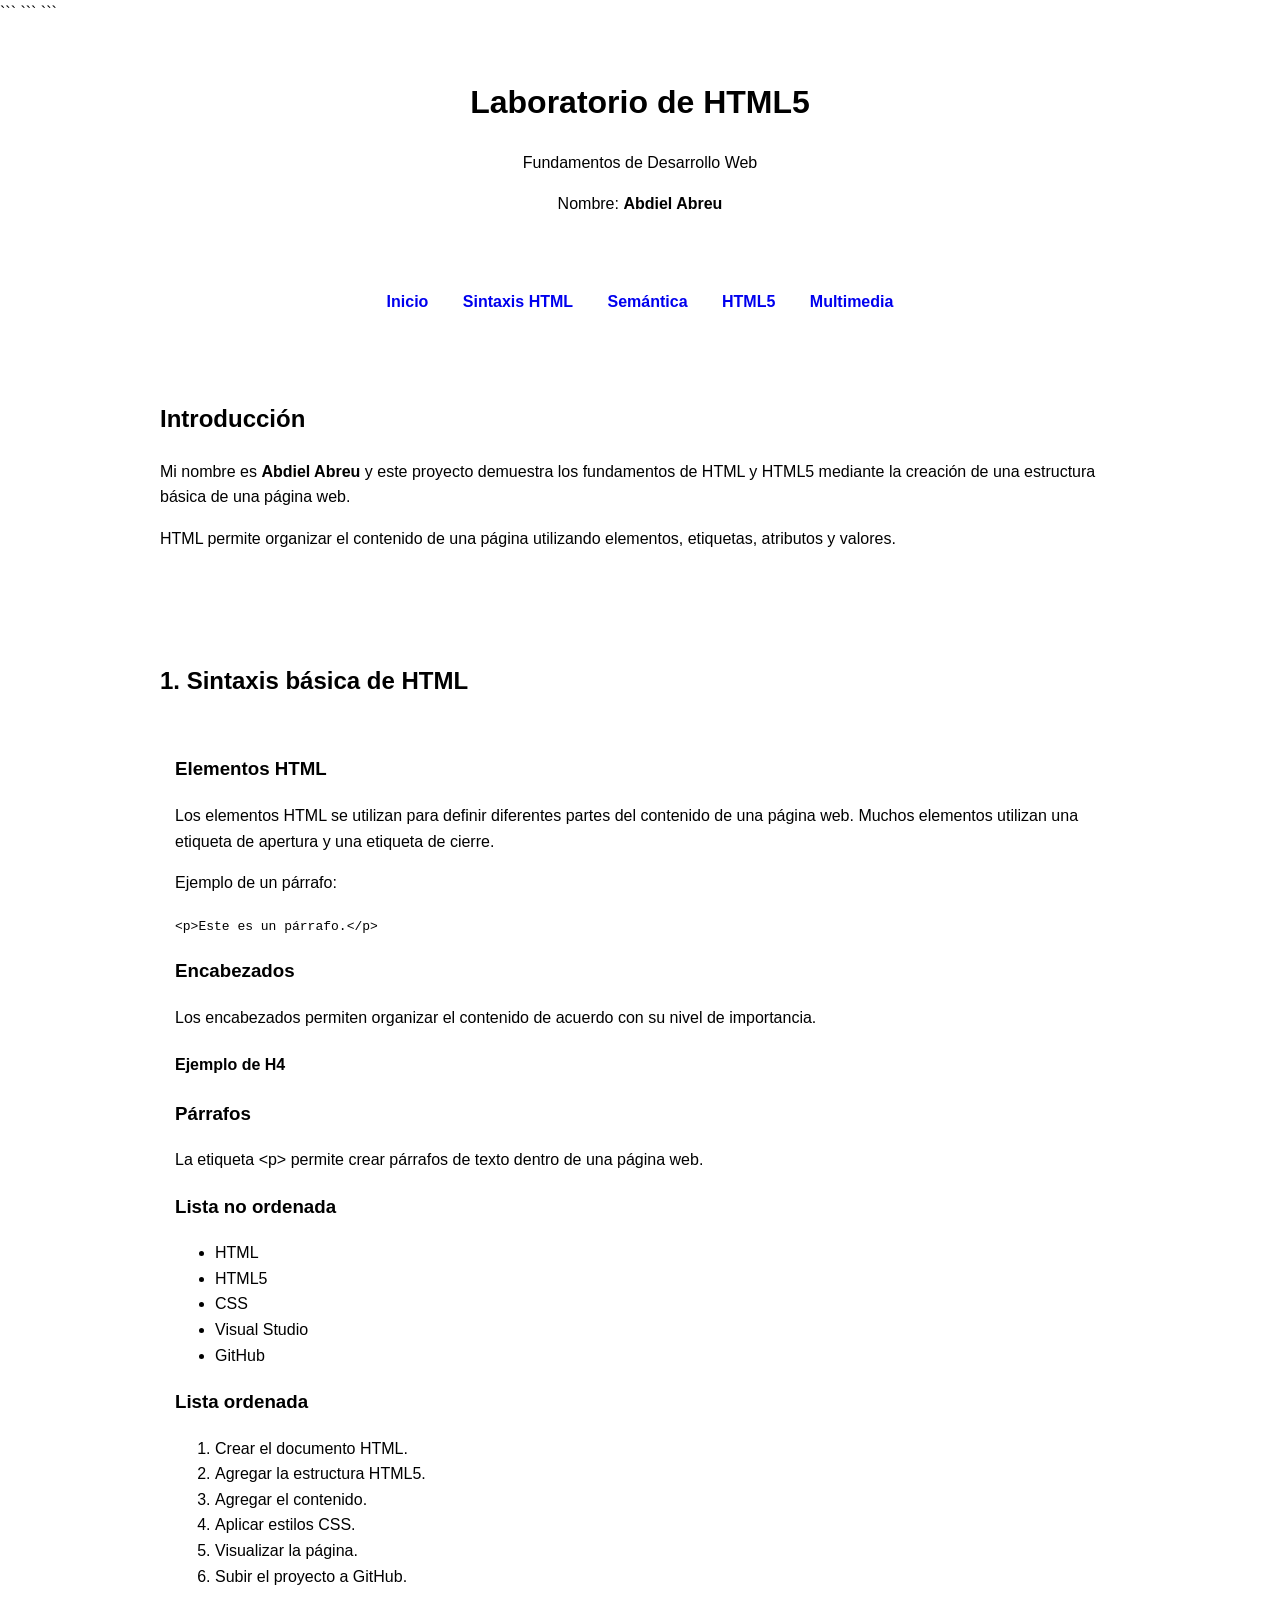
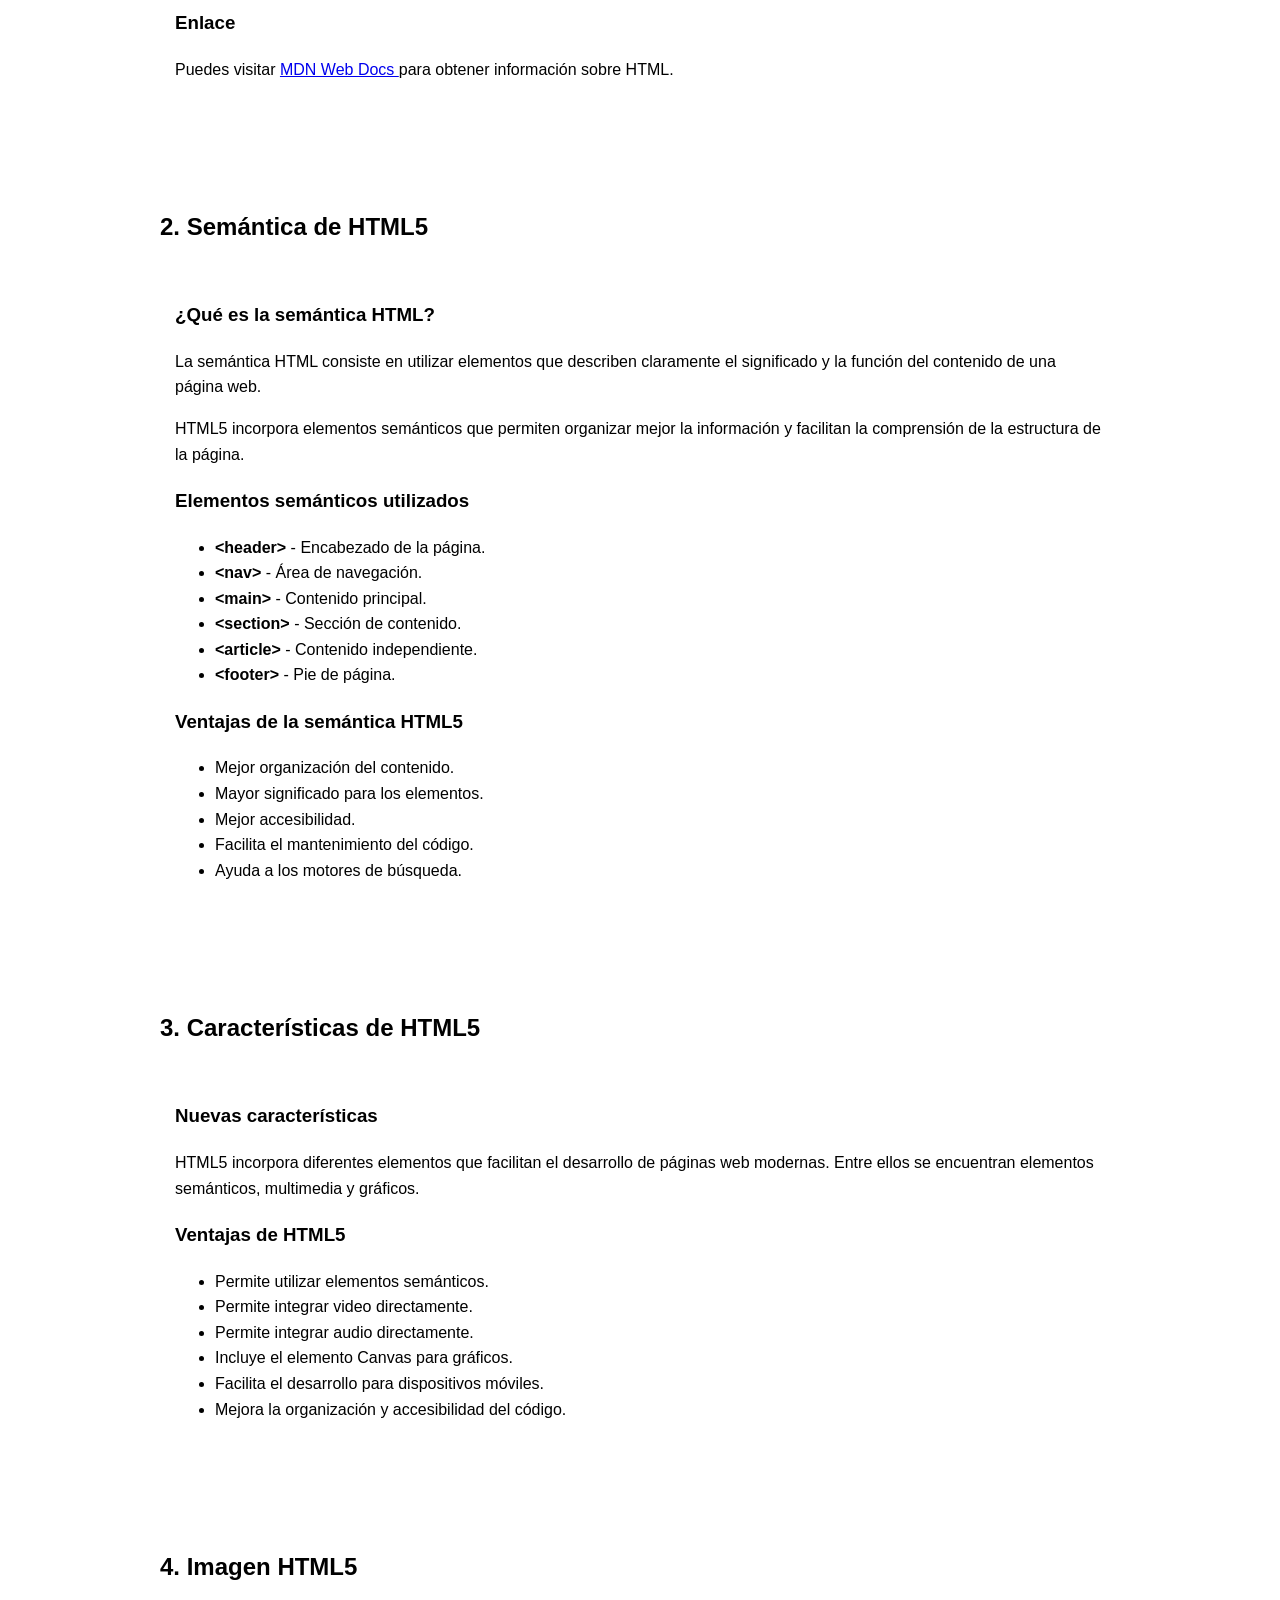
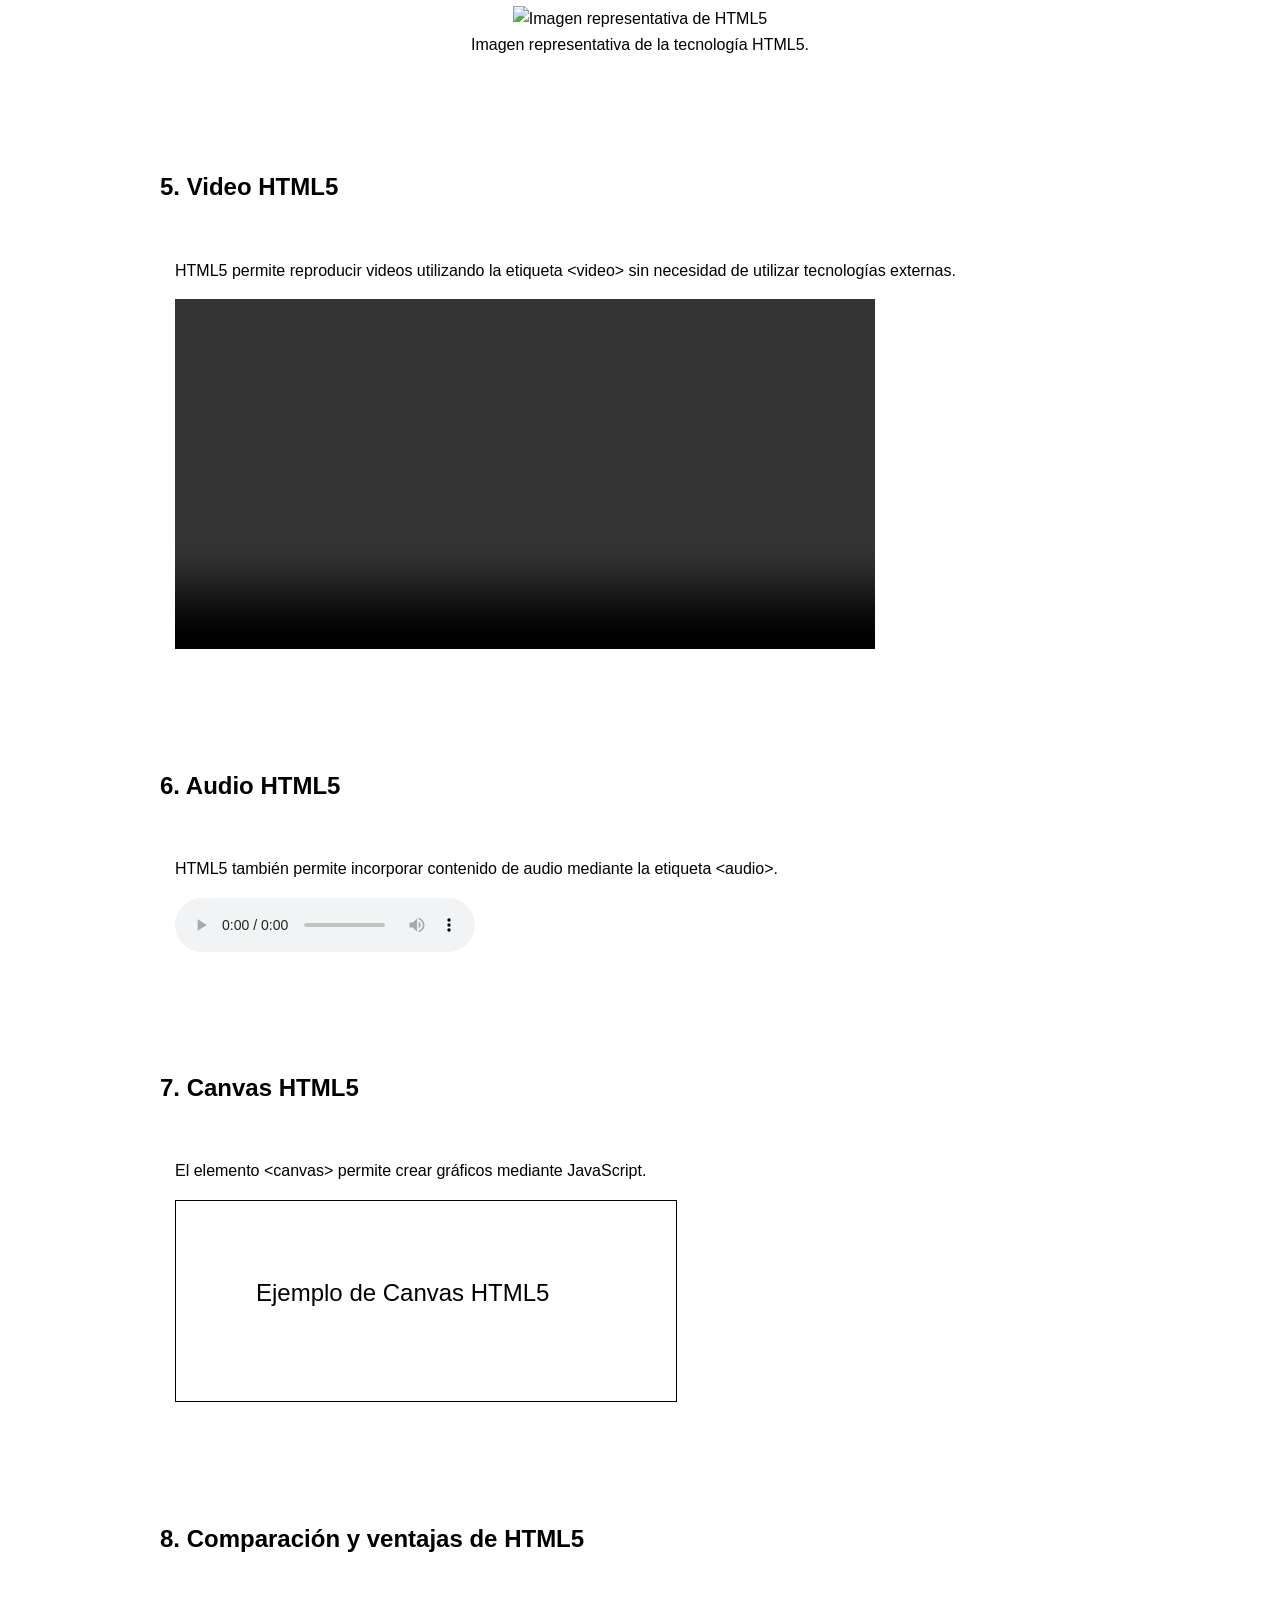
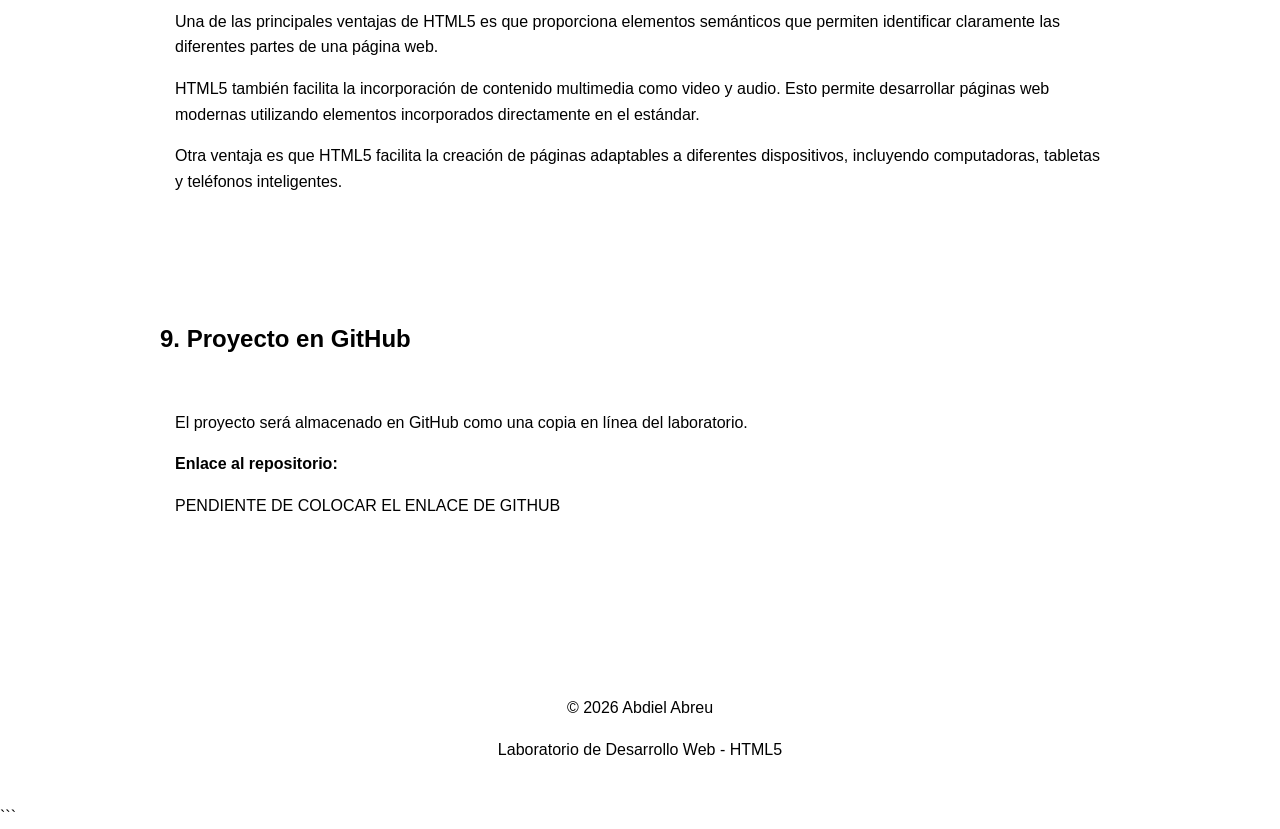
==== index.html @ 6c52ea08 "Add files via upload" ====
<!DOCTYPE html>

<html lang="es">

<head>
    <meta charset="UTF-8">

```
<!--
    HTML5: permite definir la codificación de caracteres.
-->

<meta name="viewport" content="width=device-width, initial-scale=1.0">

<!--
    HTML5: viewport para adaptar la página a computadoras,
    tabletas y teléfonos.
-->

<meta name="description"
      content="Laboratorio de HTML5 realizado por Abdiel Abreu">

<title>Laboratorio HTML5 - Abdiel Abreu</title>

<!-- Archivo de estilos CSS -->
<link rel="stylesheet" href="styles.css">
```

</head>

<body>

```
<!-- =====================================================
     HEADER
     Elemento semántico HTML5 utilizado para el encabezado.
     ===================================================== -->

<header>

    <h1>Laboratorio de HTML5</h1>

    <p>
        Fundamentos de Desarrollo Web
    </p>

    <p>
        Nombre: <strong>Abdiel Abreu</strong>
    </p>

</header>


<!-- =====================================================
     NAV
     Elemento semántico HTML5 utilizado para la navegación.
     ===================================================== -->

<nav>

    <ul>

        <li>
            <a href="#inicio">Inicio</a>
        </li>

        <li>
            <a href="#sintaxis">Sintaxis HTML</a>
        </li>

        <li>
            <a href="#semantica">Semántica</a>
        </li>

        <li>
            <a href="#html5">HTML5</a>
        </li>

        <li>
            <a href="#multimedia">Multimedia</a>
        </li>

    </ul>

</nav>


<!-- =====================================================
     MAIN
     Elemento semántico HTML5 que contiene el contenido
     principal de la página.
     ===================================================== -->

<main>


    <!-- =================================================
         INTRODUCCIÓN
         ================================================= -->

    <section id="inicio">

        <h2>Introducción</h2>

        <p>
            Mi nombre es <strong>Abdiel Abreu</strong> y este
            proyecto demuestra los fundamentos de HTML y HTML5
            mediante la creación de una estructura básica de
            una página web.
        </p>

        <p>
            HTML permite organizar el contenido de una página
            utilizando elementos, etiquetas, atributos y valores.
        </p>

    </section>


    <!-- =================================================
         1. SINTAXIS DE HTML
         ================================================= -->

    <section id="sintaxis">

        <h2>1. Sintaxis básica de HTML</h2>

        <article>

            <h3>Elementos HTML</h3>

            <p>
                Los elementos HTML se utilizan para definir
                diferentes partes del contenido de una página web.
                Muchos elementos utilizan una etiqueta de apertura
                y una etiqueta de cierre.
            </p>

            <p>
                Ejemplo de un párrafo:
            </p>

            <p>
                <code>&lt;p&gt;Este es un párrafo.&lt;/p&gt;</code>
            </p>


            <h3>Encabezados</h3>

            <p>
                Los encabezados permiten organizar el contenido
                de acuerdo con su nivel de importancia.
            </p>

            <h4>Ejemplo de H4</h4>


            <h3>Párrafos</h3>

            <p>
                La etiqueta &lt;p&gt; permite crear párrafos
                de texto dentro de una página web.
            </p>


            <h3>Lista no ordenada</h3>

            <ul>

                <li>HTML</li>
                <li>HTML5</li>
                <li>CSS</li>
                <li>Visual Studio</li>
                <li>GitHub</li>

            </ul>


            <h3>Lista ordenada</h3>

            <ol>

                <li>Crear el documento HTML.</li>
                <li>Agregar la estructura HTML5.</li>
                <li>Agregar el contenido.</li>
                <li>Aplicar estilos CSS.</li>
                <li>Visualizar la página.</li>
                <li>Subir el proyecto a GitHub.</li>

            </ol>


            <h3>Enlace</h3>

            <p>

                Puedes visitar
                <a href="https://developer.mozilla.org/es/docs/Web/HTML"
                   target="_blank">
                    MDN Web Docs
                </a>
                para obtener información sobre HTML.

            </p>

        </article>

    </section>


    <!-- =================================================
         2. SEMÁNTICA DE HTML5
         ================================================= -->

    <section id="semantica">

        <h2>2. Semántica de HTML5</h2>

        <article>

            <h3>¿Qué es la semántica HTML?</h3>

            <p>
                La semántica HTML consiste en utilizar elementos
                que describen claramente el significado y la
                función del contenido de una página web.
            </p>

            <p>
                HTML5 incorpora elementos semánticos que permiten
                organizar mejor la información y facilitan la
                comprensión de la estructura de la página.
            </p>


            <h3>Elementos semánticos utilizados</h3>

            <ul>

                <li>
                    <strong>&lt;header&gt;</strong> -
                    Encabezado de la página.
                </li>

                <li>
                    <strong>&lt;nav&gt;</strong> -
                    Área de navegación.
                </li>

                <li>
                    <strong>&lt;main&gt;</strong> -
                    Contenido principal.
                </li>

                <li>
                    <strong>&lt;section&gt;</strong> -
                    Sección de contenido.
                </li>

                <li>
                    <strong>&lt;article&gt;</strong> -
                    Contenido independiente.
                </li>

                <li>
                    <strong>&lt;footer&gt;</strong> -
                    Pie de página.
                </li>

            </ul>


            <h3>Ventajas de la semántica HTML5</h3>

            <ul>

                <li>Mejor organización del contenido.</li>

                <li>Mayor significado para los elementos.</li>

                <li>Mejor accesibilidad.</li>

                <li>Facilita el mantenimiento del código.</li>

                <li>Ayuda a los motores de búsqueda.</li>

            </ul>

        </article>

    </section>


    <!-- =================================================
         3. HTML5
         ================================================= -->

    <section id="html5">

        <h2>3. Características de HTML5</h2>

        <article>

            <h3>Nuevas características</h3>

            <p>
                HTML5 incorpora diferentes elementos que facilitan
                el desarrollo de páginas web modernas. Entre ellos
                se encuentran elementos semánticos, multimedia y
                gráficos.
            </p>


            <h3>Ventajas de HTML5</h3>

            <ul>

                <li>
                    Permite utilizar elementos semánticos.
                </li>

                <li>
                    Permite integrar video directamente.
                </li>

                <li>
                    Permite integrar audio directamente.
                </li>

                <li>
                    Incluye el elemento Canvas para gráficos.
                </li>

                <li>
                    Facilita el desarrollo para dispositivos móviles.
                </li>

                <li>
                    Mejora la organización y accesibilidad del código.
                </li>

            </ul>

        </article>

    </section>


    <!-- =================================================
         FIGURE Y FIGCAPTION
         ================================================= -->

    <section>

        <h2>4. Imagen HTML5</h2>

        <figure>

            <!--
                La imagen html5.jpg está en la misma carpeta
                que este archivo index.html.
            -->

            <img src="html5.jpg"
                 alt="Imagen representativa de HTML5">

            <figcaption>
                Imagen representativa de la tecnología HTML5.
            </figcaption>

        </figure>

    </section>


    <!-- =================================================
         VIDEO HTML5
         ================================================= -->

    <section id="multimedia">

        <h2>5. Video HTML5</h2>

        <article>

            <p>
                HTML5 permite reproducir videos utilizando
                la etiqueta &lt;video&gt; sin necesidad de
                utilizar tecnologías externas.
            </p>


            <!--
                El archivo "laboratorio 2.mp4" está en la misma
                carpeta que index.html.

                IMPORTANTE:
                El nombre incluye un espacio entre laboratorio y 2.
            -->

            <video controls width="700">

                <source src="laboratorio 2.mp4"
                        type="video/mp4">

                Tu navegador no permite reproducir este video.

            </video>

        </article>

    </section>


    <!-- =================================================
         AUDIO HTML5
         ================================================= -->

    <section>

        <h2>6. Audio HTML5</h2>

        <article>

            <p>
                HTML5 también permite incorporar contenido de
                audio mediante la etiqueta &lt;audio&gt;.
            </p>

            <!--
                Si no tienes un archivo audio.mp3 todavía,
                puedes dejar esta sección mientras completas
                el laboratorio.
            -->

            <audio controls>

                <source src="audio.mp3"
                        type="audio/mpeg">

                Tu navegador no permite reproducir este audio.

            </audio>

        </article>

    </section>


    <!-- =================================================
         CANVAS HTML5
         ================================================= -->

    <section>

        <h2>7. Canvas HTML5</h2>

        <article>

            <p>
                El elemento &lt;canvas&gt; permite crear gráficos
                mediante JavaScript.
            </p>


            <canvas id="miCanvas"
                    width="500"
                    height="200">

                Tu navegador no soporta Canvas.

            </canvas>

        </article>

    </section>


    <!-- =================================================
         COMPARACIÓN DE HTML Y HTML5
         ================================================= -->

    <section>

        <h2>8. Comparación y ventajas de HTML5</h2>

        <article>

            <p>
                Una de las principales ventajas de HTML5 es que
                proporciona elementos semánticos que permiten
                identificar claramente las diferentes partes de
                una página web.
            </p>

            <p>
                HTML5 también facilita la incorporación de
                contenido multimedia como video y audio.
                Esto permite desarrollar páginas web modernas
                utilizando elementos incorporados directamente
                en el estándar.
            </p>

            <p>
                Otra ventaja es que HTML5 facilita la creación
                de páginas adaptables a diferentes dispositivos,
                incluyendo computadoras, tabletas y teléfonos
                inteligentes.
            </p>

        </article>

    </section>


    <!-- =================================================
         GITHUB
         ================================================= -->

    <section>

        <h2>9. Proyecto en GitHub</h2>

        <article>

            <p>
                El proyecto será almacenado en GitHub como una
                copia en línea del laboratorio.
            </p>

            <p>
                <strong>Enlace al repositorio:</strong>
            </p>

            <p>
                PENDIENTE DE COLOCAR EL ENLACE DE GITHUB
            </p>

        </article>

    </section>

</main>


<!-- =====================================================
     FOOTER
     Elemento semántico HTML5 utilizado para el pie de página.
     ===================================================== -->

<footer>

    <p>
        &copy; 2026 Abdiel Abreu
    </p>

    <p>
        Laboratorio de Desarrollo Web - HTML5
    </p>

</footer>


<!-- =====================================================
     JAVASCRIPT PARA CANVAS
     ===================================================== -->

<script>

    const canvas = document.getElementById("miCanvas");

    const contexto = canvas.getContext("2d");

    contexto.font = "24px Arial";

    contexto.fillText(
        "Ejemplo de Canvas HTML5",
        80,
        100
    );

</script>
```

</body>

</html>
---- styles.css ----
/* =====================================================
   ESTILOS DEL LABORATORIO HTML5
   Autor: Abdiel Abreu
   ===================================================== */

/* Configuración general */
body {
    font-family: Arial, sans-serif;
    margin: 0;
    line-height: 1.6;
}

/* Encabezado */
header {
    padding: 30px;
    text-align: center;
}

/* Navegación */
nav {
    padding: 10px;
}

nav ul {
    list-style: none;
    padding: 0;
    text-align: center;
}

nav li {
    display: inline;
    margin: 0 15px;
}

nav a {
    text-decoration: none;
    font-weight: bold;
}

/* Contenido principal */
main {
    max-width: 1000px;
    margin: auto;
    padding: 20px;
}

/* Secciones */
section {
    margin-bottom: 35px;
    padding: 20px;
}

/* Artículos */
article {
    padding: 15px;
}

/* Imágenes */
figure {
    text-align: center;
}

figure img {
    max-width: 100%;
    width: 500px;
}

/* Canvas */
canvas {
    border: 1px solid black;
}

/* Pie de página */
footer {
    text-align: center;
    padding: 25px;
    margin-top: 30px;
}

/* Adaptación para dispositivos móviles */
@media (max-width: 600px) {

    nav li {
        display: block;
        margin: 10px;
    }

    main {
        padding: 10px;
    }

    video {
        max-width: 100%;
    }

}
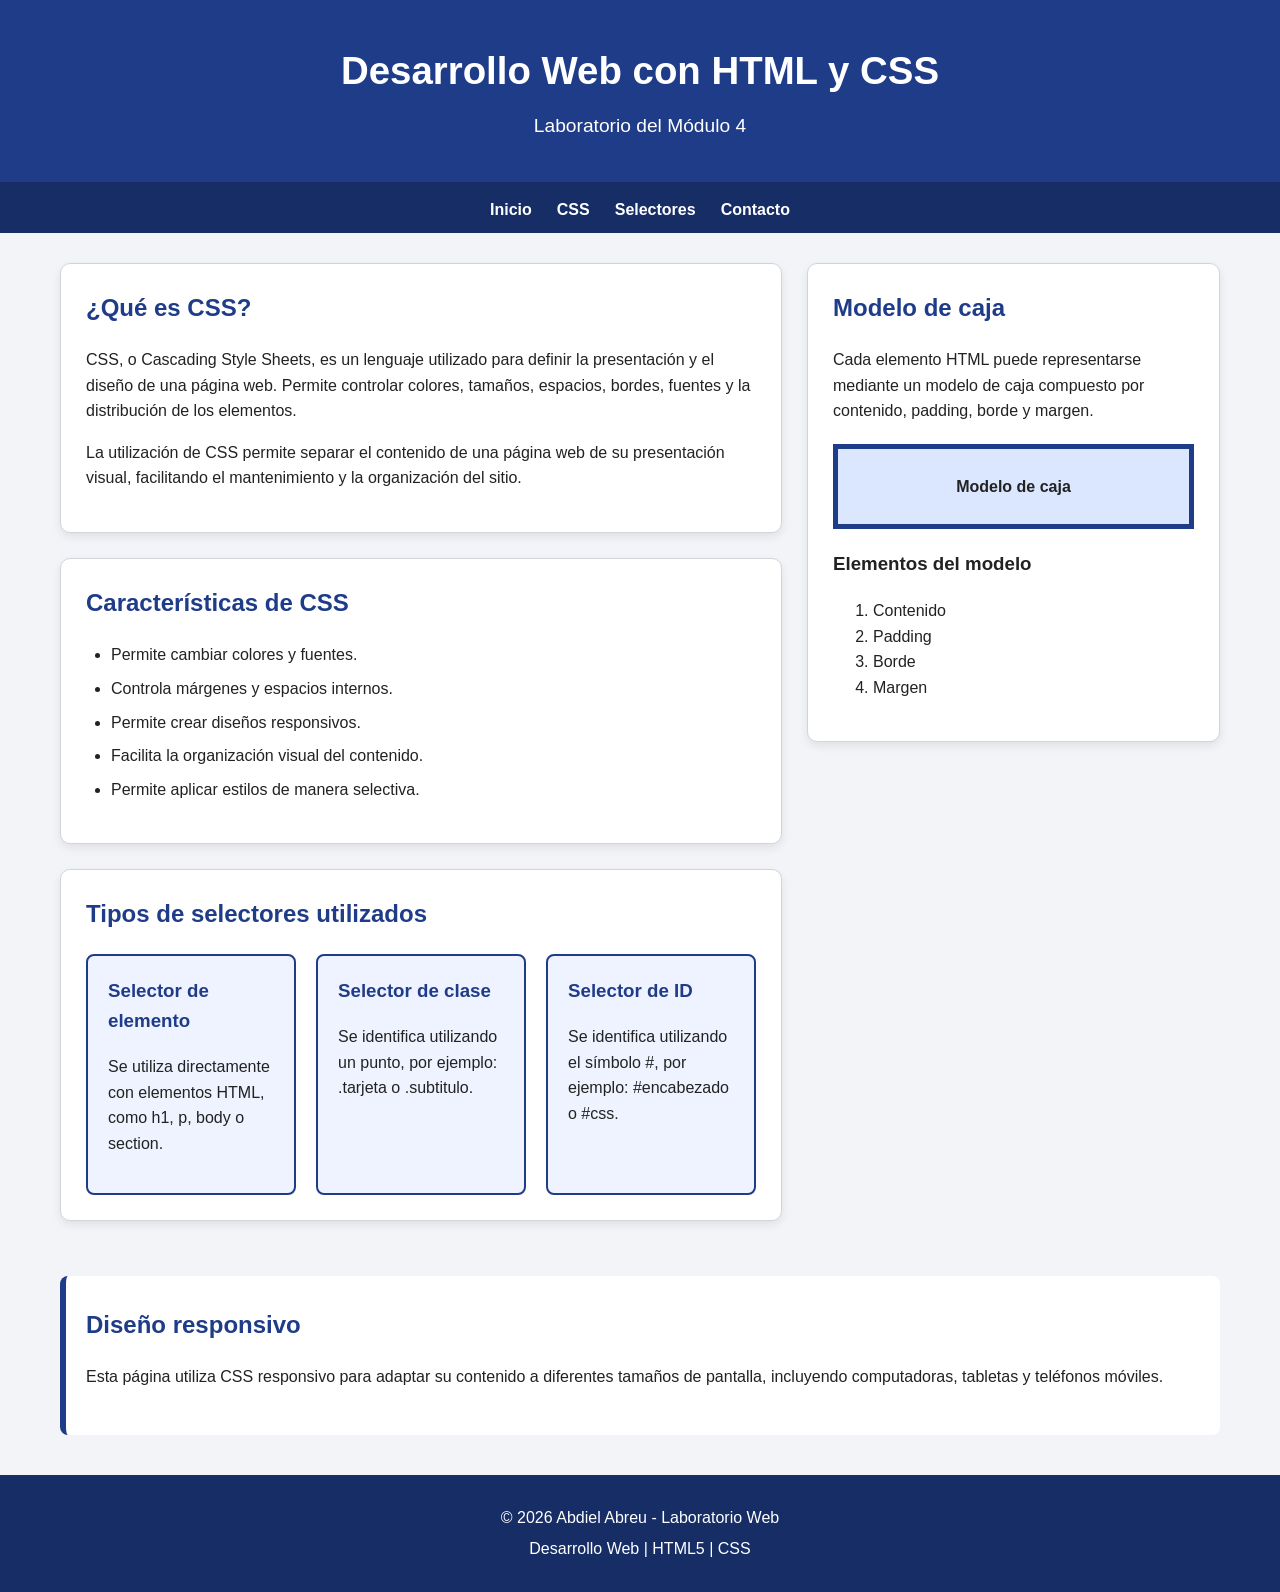
==== commit 282269a3: "Add files via upload" ====
--- a/index.html
+++ b/index.html
@@ -1,587 +1,225 @@
 <!DOCTYPE html>
-
 <html lang="es">
 
 <head>
     <meta charset="UTF-8">
-
-```
-<!--
-    HTML5: permite definir la codificación de caracteres.
--->
-
-<meta name="viewport" content="width=device-width, initial-scale=1.0">
-
-<!--
-    HTML5: viewport para adaptar la página a computadoras,
-    tabletas y teléfonos.
--->
-
-<meta name="description"
-      content="Laboratorio de HTML5 realizado por Abdiel Abreu">
-
-<title>Laboratorio HTML5 - Abdiel Abreu</title>
-
-<!-- Archivo de estilos CSS -->
-<link rel="stylesheet" href="styles.css">
-```
-
+    <meta name="viewport" content="width=device-width, initial-scale=1.0">
+
+    <meta name="description" content="Laboratorio Web del Módulo 4">
+
+    <title>Laboratorio Web - Módulo 4</title>
+
+    <link rel="stylesheet" href="estilos.css">
 </head>
 
 <body>
 
-```
-<!-- =====================================================
-     HEADER
-     Elemento semántico HTML5 utilizado para el encabezado.
-     ===================================================== -->
-
-<header>
-
-    <h1>Laboratorio de HTML5</h1>
-
-    <p>
-        Fundamentos de Desarrollo Web
-    </p>
-
-    <p>
-        Nombre: <strong>Abdiel Abreu</strong>
-    </p>
-
-</header>
-
-
-<!-- =====================================================
-     NAV
-     Elemento semántico HTML5 utilizado para la navegación.
-     ===================================================== -->
-
-<nav>
-
-    <ul>
-
-        <li>
-            <a href="#inicio">Inicio</a>
-        </li>
-
-        <li>
-            <a href="#sintaxis">Sintaxis HTML</a>
-        </li>
-
-        <li>
-            <a href="#semantica">Semántica</a>
-        </li>
-
-        <li>
-            <a href="#html5">HTML5</a>
-        </li>
-
-        <li>
-            <a href="#multimedia">Multimedia</a>
-        </li>
-
-    </ul>
-
-</nav>
-
-
-<!-- =====================================================
-     MAIN
-     Elemento semántico HTML5 que contiene el contenido
-     principal de la página.
-     ===================================================== -->
-
-<main>
-
-
-    <!-- =================================================
-         INTRODUCCIÓN
-         ================================================= -->
-
-    <section id="inicio">
-
-        <h2>Introducción</h2>
+    <header id="encabezado">
+
+        <h1>Desarrollo Web con HTML y CSS</h1>
+
+        <p class="subtitulo">
+            Laboratorio del Módulo 4
+        </p>
+
+    </header>
+
+
+    <nav class="menu">
+
+        <ul>
+
+            <li>
+                <a href="#inicio">Inicio</a>
+            </li>
+
+            <li>
+                <a href="#css">CSS</a>
+            </li>
+
+            <li>
+                <a href="#selectores">Selectores</a>
+            </li>
+
+            <li>
+                <a href="#contacto">Contacto</a>
+            </li>
+
+        </ul>
+
+    </nav>
+
+
+    <main id="inicio">
+
+        <section class="contenido-principal">
+
+
+            <article class="tarjeta">
+
+                <h2>¿Qué es CSS?</h2>
+
+                <p>
+                    CSS, o Cascading Style Sheets, es un lenguaje utilizado
+                    para definir la presentación y el diseño de una página web.
+                    Permite controlar colores, tamaños, espacios, bordes,
+                    fuentes y la distribución de los elementos.
+                </p>
+
+                <p>
+                    La utilización de CSS permite separar el contenido de una
+                    página web de su presentación visual, facilitando el
+                    mantenimiento y la organización del sitio.
+                </p>
+
+            </article>
+
+
+            <article class="tarjeta" id="css">
+
+                <h2>Características de CSS</h2>
+
+                <ul class="lista-caracteristicas">
+
+                    <li>
+                        Permite cambiar colores y fuentes.
+                    </li>
+
+                    <li>
+                        Controla márgenes y espacios internos.
+                    </li>
+
+                    <li>
+                        Permite crear diseños responsivos.
+                    </li>
+
+                    <li>
+                        Facilita la organización visual del contenido.
+                    </li>
+
+                    <li>
+                        Permite aplicar estilos de manera selectiva.
+                    </li>
+
+                </ul>
+
+            </article>
+
+
+            <article class="tarjeta" id="selectores">
+
+                <h2>Tipos de selectores utilizados</h2>
+
+                <div class="contenedor-selectores">
+
+
+                    <div class="selector">
+
+                        <h3>Selector de elemento</h3>
+
+                        <p>
+                            Se utiliza directamente con elementos HTML,
+                            como h1, p, body o section.
+                        </p>
+
+                    </div>
+
+
+                    <div class="selector">
+
+                        <h3>Selector de clase</h3>
+
+                        <p>
+                            Se identifica utilizando un punto, por ejemplo:
+                            .tarjeta o .subtitulo.
+                        </p>
+
+                    </div>
+
+
+                    <div class="selector">
+
+                        <h3>Selector de ID</h3>
+
+                        <p>
+                            Se identifica utilizando el símbolo #, por ejemplo:
+                            #encabezado o #css.
+                        </p>
+
+                    </div>
+
+
+                </div>
+
+            </article>
+
+
+        </section>
+
+
+        <aside class="barra-lateral">
+
+            <h2>Modelo de caja</h2>
+
+            <p>
+                Cada elemento HTML puede representarse mediante un modelo
+                de caja compuesto por contenido, padding, borde y margen.
+            </p>
+
+
+            <div class="caja-ejemplo">
+
+                Modelo de caja
+
+            </div>
+
+
+            <h3>Elementos del modelo</h3>
+
+            <ol>
+
+                <li>Contenido</li>
+
+                <li>Padding</li>
+
+                <li>Borde</li>
+
+                <li>Margen</li>
+
+            </ol>
+
+        </aside>
+
+
+    </main>
+
+
+    <section class="seccion-responsiva">
+
+        <h2>Diseño responsivo</h2>
 
         <p>
-            Mi nombre es <strong>Abdiel Abreu</strong> y este
-            proyecto demuestra los fundamentos de HTML y HTML5
-            mediante la creación de una estructura básica de
-            una página web.
-        </p>
+            Esta página utiliza CSS responsivo para adaptar su contenido
+            a diferentes tamaños de pantalla, incluyendo computadoras,
+            tabletas y teléfonos móviles.
+        </p>
+
+    </section>
+
+
+    <footer id="contacto">
 
         <p>
-            HTML permite organizar el contenido de una página
-            utilizando elementos, etiquetas, atributos y valores.
-        </p>
-
-    </section>
-
-
-    <!-- =================================================
-         1. SINTAXIS DE HTML
-         ================================================= -->
-
-    <section id="sintaxis">
-
-        <h2>1. Sintaxis básica de HTML</h2>
-
-        <article>
-
-            <h3>Elementos HTML</h3>
-
-            <p>
-                Los elementos HTML se utilizan para definir
-                diferentes partes del contenido de una página web.
-                Muchos elementos utilizan una etiqueta de apertura
-                y una etiqueta de cierre.
-            </p>
-
-            <p>
-                Ejemplo de un párrafo:
-            </p>
-
-            <p>
-                <code>&lt;p&gt;Este es un párrafo.&lt;/p&gt;</code>
-            </p>
-
-
-            <h3>Encabezados</h3>
-
-            <p>
-                Los encabezados permiten organizar el contenido
-                de acuerdo con su nivel de importancia.
-            </p>
-
-            <h4>Ejemplo de H4</h4>
-
-
-            <h3>Párrafos</h3>
-
-            <p>
-                La etiqueta &lt;p&gt; permite crear párrafos
-                de texto dentro de una página web.
-            </p>
-
-
-            <h3>Lista no ordenada</h3>
-
-            <ul>
-
-                <li>HTML</li>
-                <li>HTML5</li>
-                <li>CSS</li>
-                <li>Visual Studio</li>
-                <li>GitHub</li>
-
-            </ul>
-
-
-            <h3>Lista ordenada</h3>
-
-            <ol>
-
-                <li>Crear el documento HTML.</li>
-                <li>Agregar la estructura HTML5.</li>
-                <li>Agregar el contenido.</li>
-                <li>Aplicar estilos CSS.</li>
-                <li>Visualizar la página.</li>
-                <li>Subir el proyecto a GitHub.</li>
-
-            </ol>
-
-
-            <h3>Enlace</h3>
-
-            <p>
-
-                Puedes visitar
-                <a href="https://developer.mozilla.org/es/docs/Web/HTML"
-                   target="_blank">
-                    MDN Web Docs
-                </a>
-                para obtener información sobre HTML.
-
-            </p>
-
-        </article>
-
-    </section>
-
-
-    <!-- =================================================
-         2. SEMÁNTICA DE HTML5
-         ================================================= -->
-
-    <section id="semantica">
-
-        <h2>2. Semántica de HTML5</h2>
-
-        <article>
-
-            <h3>¿Qué es la semántica HTML?</h3>
-
-            <p>
-                La semántica HTML consiste en utilizar elementos
-                que describen claramente el significado y la
-                función del contenido de una página web.
-            </p>
-
-            <p>
-                HTML5 incorpora elementos semánticos que permiten
-                organizar mejor la información y facilitan la
-                comprensión de la estructura de la página.
-            </p>
-
-
-            <h3>Elementos semánticos utilizados</h3>
-
-            <ul>
-
-                <li>
-                    <strong>&lt;header&gt;</strong> -
-                    Encabezado de la página.
-                </li>
-
-                <li>
-                    <strong>&lt;nav&gt;</strong> -
-                    Área de navegación.
-                </li>
-
-                <li>
-                    <strong>&lt;main&gt;</strong> -
-                    Contenido principal.
-                </li>
-
-                <li>
-                    <strong>&lt;section&gt;</strong> -
-                    Sección de contenido.
-                </li>
-
-                <li>
-                    <strong>&lt;article&gt;</strong> -
-                    Contenido independiente.
-                </li>
-
-                <li>
-                    <strong>&lt;footer&gt;</strong> -
-                    Pie de página.
-                </li>
-
-            </ul>
-
-
-            <h3>Ventajas de la semántica HTML5</h3>
-
-            <ul>
-
-                <li>Mejor organización del contenido.</li>
-
-                <li>Mayor significado para los elementos.</li>
-
-                <li>Mejor accesibilidad.</li>
-
-                <li>Facilita el mantenimiento del código.</li>
-
-                <li>Ayuda a los motores de búsqueda.</li>
-
-            </ul>
-
-        </article>
-
-    </section>
-
-
-    <!-- =================================================
-         3. HTML5
-         ================================================= -->
-
-    <section id="html5">
-
-        <h2>3. Características de HTML5</h2>
-
-        <article>
-
-            <h3>Nuevas características</h3>
-
-            <p>
-                HTML5 incorpora diferentes elementos que facilitan
-                el desarrollo de páginas web modernas. Entre ellos
-                se encuentran elementos semánticos, multimedia y
-                gráficos.
-            </p>
-
-
-            <h3>Ventajas de HTML5</h3>
-
-            <ul>
-
-                <li>
-                    Permite utilizar elementos semánticos.
-                </li>
-
-                <li>
-                    Permite integrar video directamente.
-                </li>
-
-                <li>
-                    Permite integrar audio directamente.
-                </li>
-
-                <li>
-                    Incluye el elemento Canvas para gráficos.
-                </li>
-
-                <li>
-                    Facilita el desarrollo para dispositivos móviles.
-                </li>
-
-                <li>
-                    Mejora la organización y accesibilidad del código.
-                </li>
-
-            </ul>
-
-        </article>
-
-    </section>
-
-
-    <!-- =================================================
-         FIGURE Y FIGCAPTION
-         ================================================= -->
-
-    <section>
-
-        <h2>4. Imagen HTML5</h2>
-
-        <figure>
-
-            <!--
-                La imagen html5.jpg está en la misma carpeta
-                que este archivo index.html.
-            -->
-
-            <img src="html5.jpg"
-                 alt="Imagen representativa de HTML5">
-
-            <figcaption>
-                Imagen representativa de la tecnología HTML5.
-            </figcaption>
-
-        </figure>
-
-    </section>
-
-
-    <!-- =================================================
-         VIDEO HTML5
-         ================================================= -->
-
-    <section id="multimedia">
-
-        <h2>5. Video HTML5</h2>
-
-        <article>
-
-            <p>
-                HTML5 permite reproducir videos utilizando
-                la etiqueta &lt;video&gt; sin necesidad de
-                utilizar tecnologías externas.
-            </p>
-
-
-            <!--
-                El archivo "laboratorio 2.mp4" está en la misma
-                carpeta que index.html.
-
-                IMPORTANTE:
-                El nombre incluye un espacio entre laboratorio y 2.
-            -->
-
-            <video controls width="700">
-
-                <source src="laboratorio 2.mp4"
-                        type="video/mp4">
-
-                Tu navegador no permite reproducir este video.
-
-            </video>
-
-        </article>
-
-    </section>
-
-
-    <!-- =================================================
-         AUDIO HTML5
-         ================================================= -->
-
-    <section>
-
-        <h2>6. Audio HTML5</h2>
-
-        <article>
-
-            <p>
-                HTML5 también permite incorporar contenido de
-                audio mediante la etiqueta &lt;audio&gt;.
-            </p>
-
-            <!--
-                Si no tienes un archivo audio.mp3 todavía,
-                puedes dejar esta sección mientras completas
-                el laboratorio.
-            -->
-
-            <audio controls>
-
-                <source src="audio.mp3"
-                        type="audio/mpeg">
-
-                Tu navegador no permite reproducir este audio.
-
-            </audio>
-
-        </article>
-
-    </section>
-
-
-    <!-- =================================================
-         CANVAS HTML5
-         ================================================= -->
-
-    <section>
-
-        <h2>7. Canvas HTML5</h2>
-
-        <article>
-
-            <p>
-                El elemento &lt;canvas&gt; permite crear gráficos
-                mediante JavaScript.
-            </p>
-
-
-            <canvas id="miCanvas"
-                    width="500"
-                    height="200">
-
-                Tu navegador no soporta Canvas.
-
-            </canvas>
-
-        </article>
-
-    </section>
-
-
-    <!-- =================================================
-         COMPARACIÓN DE HTML Y HTML5
-         ================================================= -->
-
-    <section>
-
-        <h2>8. Comparación y ventajas de HTML5</h2>
-
-        <article>
-
-            <p>
-                Una de las principales ventajas de HTML5 es que
-                proporciona elementos semánticos que permiten
-                identificar claramente las diferentes partes de
-                una página web.
-            </p>
-
-            <p>
-                HTML5 también facilita la incorporación de
-                contenido multimedia como video y audio.
-                Esto permite desarrollar páginas web modernas
-                utilizando elementos incorporados directamente
-                en el estándar.
-            </p>
-
-            <p>
-                Otra ventaja es que HTML5 facilita la creación
-                de páginas adaptables a diferentes dispositivos,
-                incluyendo computadoras, tabletas y teléfonos
-                inteligentes.
-            </p>
-
-        </article>
-
-    </section>
-
-
-    <!-- =================================================
-         GITHUB
-         ================================================= -->
-
-    <section>
-
-        <h2>9. Proyecto en GitHub</h2>
-
-        <article>
-
-            <p>
-                El proyecto será almacenado en GitHub como una
-                copia en línea del laboratorio.
-            </p>
-
-            <p>
-                <strong>Enlace al repositorio:</strong>
-            </p>
-
-            <p>
-                PENDIENTE DE COLOCAR EL ENLACE DE GITHUB
-            </p>
-
-        </article>
-
-    </section>
-
-</main>
-
-
-<!-- =====================================================
-     FOOTER
-     Elemento semántico HTML5 utilizado para el pie de página.
-     ===================================================== -->
-
-<footer>
-
-    <p>
-        &copy; 2026 Abdiel Abreu
-    </p>
-
-    <p>
-        Laboratorio de Desarrollo Web - HTML5
-    </p>
-
-</footer>
-
-
-<!-- =====================================================
-     JAVASCRIPT PARA CANVAS
-     ===================================================== -->
-
-<script>
-
-    const canvas = document.getElementById("miCanvas");
-
-    const contexto = canvas.getContext("2d");
-
-    contexto.font = "24px Arial";
-
-    contexto.fillText(
-        "Ejemplo de Canvas HTML5",
-        80,
-        100
-    );
-
-</script>
-```
+            &copy; 2026 Abdiel Abreu - Laboratorio Web
+        </p>
+
+        <p>
+            Desarrollo Web | HTML5 | CSS
+        </p>
+
+    </footer>
+
 
 </body>
 
-</html>
+</html>
--- a/estilos.css
+++ b/estilos.css
@@ -0,0 +1,294 @@
+/* ==============================
+   ESTILOS GENERALES
+   ============================== */
+
+* {
+    box-sizing: border-box;
+}
+
+body {
+    margin: 0;
+    font-family: Arial, Helvetica, sans-serif;
+    line-height: 1.6;
+    background-color: #f2f4f7;
+    color: #222222;
+}
+
+
+/* ==============================
+   ENCABEZADO
+   Selector ID
+   ============================== */
+
+#encabezado {
+    background-color: #1f3c88;
+    color: white;
+    text-align: center;
+    padding: 40px 20px;
+    border-bottom: 5px solid #162d66;
+}
+
+#encabezado h1 {
+    margin: 0 0 10px 0;
+    font-size: 2.4rem;
+}
+
+.subtitulo {
+    margin: 0;
+    font-size: 1.2rem;
+}
+
+
+/* ==============================
+   MENÚ
+   Selector de clase
+   ============================== */
+
+.menu {
+    background-color: #162d66;
+    padding: 10px 20px;
+}
+
+.menu ul {
+    display: flex;
+    justify-content: center;
+    align-items: center;
+    gap: 25px;
+    list-style: none;
+    padding: 0;
+    margin: 0;
+}
+
+.menu a {
+    color: white;
+    text-decoration: none;
+    font-weight: bold;
+}
+
+.menu a:hover {
+    text-decoration: underline;
+}
+
+
+/* ==============================
+   CONTENIDO PRINCIPAL
+   ============================== */
+
+main {
+    max-width: 1200px;
+    margin: 30px auto;
+    padding: 0 20px;
+
+    display: flex;
+    gap: 25px;
+    align-items: flex-start;
+}
+
+.contenido-principal {
+    flex: 2;
+}
+
+
+/* ==============================
+   TARJETAS
+   MODELO DE CAJA
+   ============================== */
+
+.tarjeta {
+    background-color: white;
+
+    margin-bottom: 25px;
+    padding: 25px;
+
+    border: 1px solid #d1d5db;
+    border-radius: 10px;
+
+    box-shadow: 0 4px 10px rgba(0, 0, 0, 0.08);
+}
+
+.tarjeta h2 {
+    margin-top: 0;
+    color: #1f3c88;
+}
+
+.lista-caracteristicas {
+    padding-left: 25px;
+}
+
+.lista-caracteristicas li {
+    margin-bottom: 8px;
+}
+
+
+/* ==============================
+   SELECTORES
+   ============================== */
+
+.contenedor-selectores {
+    display: flex;
+    gap: 20px;
+    flex-wrap: wrap;
+}
+
+.selector {
+    flex: 1;
+    min-width: 180px;
+
+    padding: 20px;
+    border: 2px solid #1f3c88;
+    border-radius: 8px;
+
+    background-color: #eef3ff;
+}
+
+.selector h3 {
+    margin-top: 0;
+    color: #1f3c88;
+}
+
+
+/* ==============================
+   BARRA LATERAL
+   ============================== */
+
+.barra-lateral {
+    flex: 1;
+
+    background-color: white;
+
+    padding: 25px;
+    border: 1px solid #d1d5db;
+    border-radius: 10px;
+
+    box-shadow: 0 4px 10px rgba(0, 0, 0, 0.08);
+}
+
+.barra-lateral h2 {
+    color: #1f3c88;
+    margin-top: 0;
+}
+
+
+/* ==============================
+   MODELO DE CAJA
+   ============================== */
+
+.caja-ejemplo {
+    background-color: #dbe7ff;
+
+    padding: 25px;
+    margin: 20px 0;
+
+    border: 5px solid #1f3c88;
+
+    text-align: center;
+    font-weight: bold;
+}
+
+
+/* ==============================
+   DISEÑO RESPONSIVO
+   ============================== */
+
+.seccion-responsiva {
+    max-width: 1160px;
+    margin: 30px auto;
+    padding: 30px 20px;
+
+    background-color: white;
+
+    border-left: 6px solid #1f3c88;
+    border-radius: 8px;
+}
+
+.seccion-responsiva h2 {
+    color: #1f3c88;
+    margin-top: 0;
+}
+
+
+/* ==============================
+   FOOTER
+   ============================== */
+
+#contacto {
+    background-color: #162d66;
+    color: white;
+    text-align: center;
+
+    padding: 25px;
+    margin-top: 40px;
+}
+
+#contacto p {
+    margin: 5px;
+}
+
+
+/* ==============================
+   TABLETAS
+   ============================== */
+
+@media screen and (max-width: 768px) {
+
+    #encabezado h1 {
+        font-size: 1.8rem;
+    }
+
+    .menu ul {
+        flex-direction: column;
+        gap: 10px;
+    }
+
+    main {
+        flex-direction: column;
+        margin-top: 20px;
+    }
+
+    .contenido-principal,
+    .barra-lateral {
+        width: 100%;
+    }
+
+    .contenedor-selectores {
+        flex-direction: column;
+    }
+
+    .selector {
+        width: 100%;
+    }
+}
+
+
+/* ==============================
+   TELÉFONOS
+   ============================== */
+
+@media screen and (max-width: 480px) {
+
+    #encabezado {
+        padding: 25px 15px;
+    }
+
+    #encabezado h1 {
+        font-size: 1.5rem;
+    }
+
+    .subtitulo {
+        font-size: 1rem;
+    }
+
+    main {
+        padding: 0 10px;
+    }
+
+    .tarjeta,
+    .barra-lateral {
+        padding: 18px;
+    }
+
+    .seccion-responsiva {
+        margin: 20px 10px;
+        padding: 20px 15px;
+    }
+}
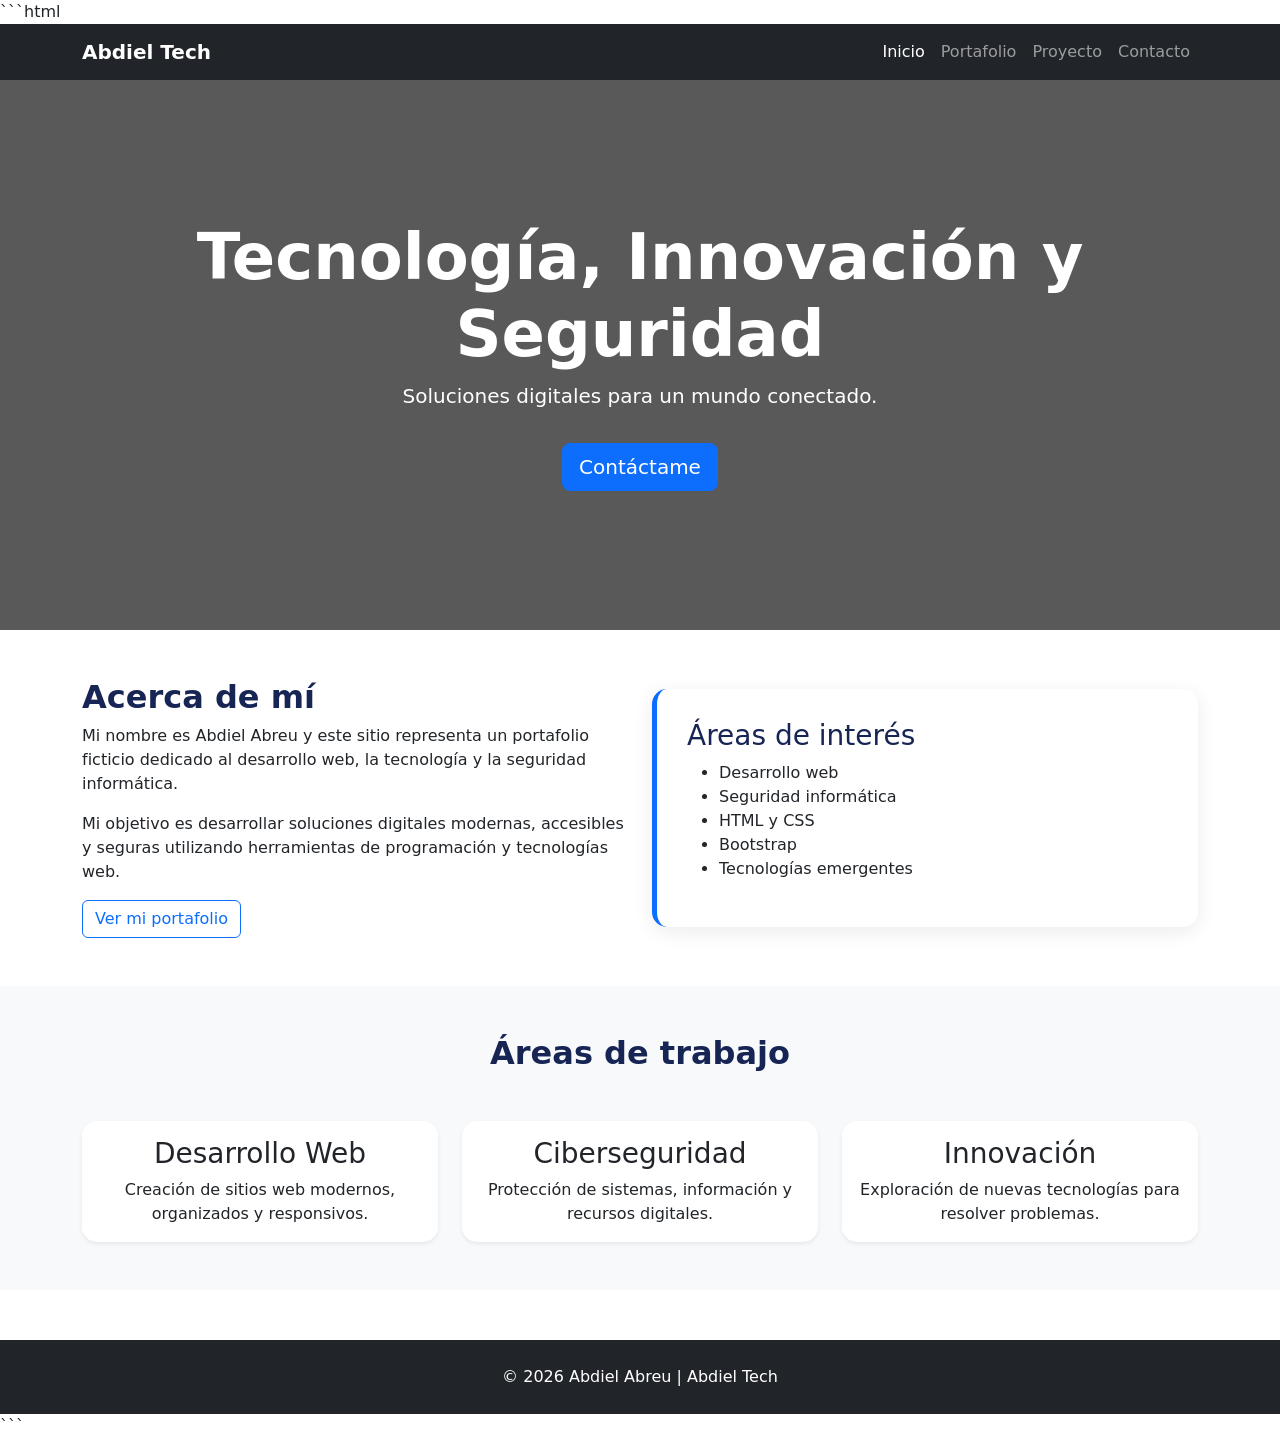
==== commit 91977d9a: "Add files via upload" ====
--- a/index.html
+++ b/index.html
@@ -1,225 +1,298 @@
+```html
 <!DOCTYPE html>
 <html lang="es">
 
 <head>
     <meta charset="UTF-8">
-    <meta name="viewport" content="width=device-width, initial-scale=1.0">
-
-    <meta name="description" content="Laboratorio Web del Módulo 4">
-
-    <title>Laboratorio Web - Módulo 4</title>
-
+
+    <meta name="viewport"
+          content="width=device-width, initial-scale=1">
+
+    <meta name="description"
+          content="Portafolio ficticio de tecnología y seguridad informática">
+
+    <title>Abdiel Tech | Inicio</title>
+
+    <!-- Bootstrap CSS -->
+    <link
+        href="https://cdn.jsdelivr.net/npm/bootstrap@5.3.3/dist/css/bootstrap.min.css"
+        rel="stylesheet">
+
+    <!-- CSS personalizado -->
     <link rel="stylesheet" href="estilos.css">
 </head>
 
 <body>
 
-    <header id="encabezado">
-
-        <h1>Desarrollo Web con HTML y CSS</h1>
-
-        <p class="subtitulo">
-            Laboratorio del Módulo 4
-        </p>
+    <!-- =========================
+         BARRA DE NAVEGACIÓN
+         ========================= -->
+
+    <nav class="navbar navbar-expand-lg navbar-dark bg-dark sticky-top">
+
+        <div class="container">
+
+            <a class="navbar-brand fw-bold" href="index.html">
+                Abdiel Tech
+            </a>
+
+            <button
+                class="navbar-toggler"
+                type="button"
+                data-bs-toggle="collapse"
+                data-bs-target="#menuPrincipal"
+                aria-controls="menuPrincipal"
+                aria-expanded="false"
+                aria-label="Mostrar navegación">
+
+                <span class="navbar-toggler-icon"></span>
+
+            </button>
+
+            <div class="collapse navbar-collapse"
+                 id="menuPrincipal">
+
+                <ul class="navbar-nav ms-auto">
+
+                    <li class="nav-item">
+                        <a class="nav-link active"
+                           href="index.html">
+                            Inicio
+                        </a>
+                    </li>
+
+                    <li class="nav-item">
+                        <a class="nav-link"
+                           href="portafolio.html">
+                            Portafolio
+                        </a>
+                    </li>
+
+                    <li class="nav-item">
+                        <a class="nav-link"
+                           href="proyecto.html">
+                            Proyecto
+                        </a>
+                    </li>
+
+                    <li class="nav-item">
+                        <a class="nav-link"
+                           href="contacto.html">
+                            Contacto
+                        </a>
+                    </li>
+
+                </ul>
+
+            </div>
+
+        </div>
+
+    </nav>
+
+
+    <!-- =========================
+         ENCABEZADO / HERO
+         ========================= -->
+
+    <header class="hero">
+
+        <div class="container text-center text-white">
+
+            <h1 class="display-3 fw-bold">
+                Tecnología, Innovación y Seguridad
+            </h1>
+
+            <p class="lead">
+                Soluciones digitales para un mundo conectado.
+            </p>
+
+            <a href="contacto.html"
+               class="btn btn-primary btn-lg mt-3">
+                Contáctame
+            </a>
+
+        </div>
 
     </header>
 
 
-    <nav class="menu">
-
-        <ul>
-
-            <li>
-                <a href="#inicio">Inicio</a>
-            </li>
-
-            <li>
-                <a href="#css">CSS</a>
-            </li>
-
-            <li>
-                <a href="#selectores">Selectores</a>
-            </li>
-
-            <li>
-                <a href="#contacto">Contacto</a>
-            </li>
-
-        </ul>
-
-    </nav>
-
-
-    <main id="inicio">
-
-        <section class="contenido-principal">
-
-
-            <article class="tarjeta">
-
-                <h2>¿Qué es CSS?</h2>
-
-                <p>
-                    CSS, o Cascading Style Sheets, es un lenguaje utilizado
-                    para definir la presentación y el diseño de una página web.
-                    Permite controlar colores, tamaños, espacios, bordes,
-                    fuentes y la distribución de los elementos.
-                </p>
-
-                <p>
-                    La utilización de CSS permite separar el contenido de una
-                    página web de su presentación visual, facilitando el
-                    mantenimiento y la organización del sitio.
-                </p>
-
-            </article>
-
-
-            <article class="tarjeta" id="css">
-
-                <h2>Características de CSS</h2>
-
-                <ul class="lista-caracteristicas">
-
-                    <li>
-                        Permite cambiar colores y fuentes.
-                    </li>
-
-                    <li>
-                        Controla márgenes y espacios internos.
-                    </li>
-
-                    <li>
-                        Permite crear diseños responsivos.
-                    </li>
-
-                    <li>
-                        Facilita la organización visual del contenido.
-                    </li>
-
-                    <li>
-                        Permite aplicar estilos de manera selectiva.
-                    </li>
-
-                </ul>
-
-            </article>
-
-
-            <article class="tarjeta" id="selectores">
-
-                <h2>Tipos de selectores utilizados</h2>
-
-                <div class="contenedor-selectores">
-
-
-                    <div class="selector">
-
-                        <h3>Selector de elemento</h3>
-
-                        <p>
-                            Se utiliza directamente con elementos HTML,
-                            como h1, p, body o section.
-                        </p>
-
-                    </div>
-
-
-                    <div class="selector">
-
-                        <h3>Selector de clase</h3>
-
-                        <p>
-                            Se identifica utilizando un punto, por ejemplo:
-                            .tarjeta o .subtitulo.
-                        </p>
-
-                    </div>
-
-
-                    <div class="selector">
-
-                        <h3>Selector de ID</h3>
-
-                        <p>
-                            Se identifica utilizando el símbolo #, por ejemplo:
-                            #encabezado o #css.
-                        </p>
-
-                    </div>
-
-
-                </div>
-
-            </article>
-
-
-        </section>
-
-
-        <aside class="barra-lateral">
-
-            <h2>Modelo de caja</h2>
-
-            <p>
-                Cada elemento HTML puede representarse mediante un modelo
-                de caja compuesto por contenido, padding, borde y margen.
+    <!-- =========================
+         ACERCA DE MÍ
+         ========================= -->
+
+    <section class="py-5">
+
+        <div class="container">
+
+            <div class="row align-items-center g-4">
+
+                <div class="col-lg-6">
+
+                    <h2 class="section-title">
+                        Acerca de mí
+                    </h2>
+
+                    <p>
+                        Mi nombre es Abdiel Abreu y este sitio representa
+                        un portafolio ficticio dedicado al desarrollo web,
+                        la tecnología y la seguridad informática.
+                    </p>
+
+                    <p>
+                        Mi objetivo es desarrollar soluciones digitales
+                        modernas, accesibles y seguras utilizando
+                        herramientas de programación y tecnologías web.
+                    </p>
+
+                    <a href="portafolio.html"
+                       class="btn btn-outline-primary">
+                        Ver mi portafolio
+                    </a>
+
+                </div>
+
+
+                <div class="col-lg-6">
+
+                    <div class="about-box">
+
+                        <h3>Áreas de interés</h3>
+
+                        <ul>
+
+                            <li>Desarrollo web</li>
+
+                            <li>Seguridad informática</li>
+
+                            <li>HTML y CSS</li>
+
+                            <li>Bootstrap</li>
+
+                            <li>Tecnologías emergentes</li>
+
+                        </ul>
+
+                    </div>
+
+                </div>
+
+            </div>
+
+        </div>
+
+    </section>
+
+
+    <!-- =========================
+         ÁREAS DE TRABAJO
+         ========================= -->
+
+    <section class="py-5 bg-light">
+
+        <div class="container">
+
+            <h2 class="text-center section-title mb-5">
+                Áreas de trabajo
+            </h2>
+
+            <div class="row g-4">
+
+                <div class="col-md-4">
+
+                    <div class="card h-100 shadow-sm">
+
+                        <div class="card-body text-center">
+
+                            <h3 class="card-title">
+                                Desarrollo Web
+                            </h3>
+
+                            <p class="card-text">
+                                Creación de sitios web modernos,
+                                organizados y responsivos.
+                            </p>
+
+                        </div>
+
+                    </div>
+
+                </div>
+
+
+                <div class="col-md-4">
+
+                    <div class="card h-100 shadow-sm">
+
+                        <div class="card-body text-center">
+
+                            <h3 class="card-title">
+                                Ciberseguridad
+                            </h3>
+
+                            <p class="card-text">
+                                Protección de sistemas, información
+                                y recursos digitales.
+                            </p>
+
+                        </div>
+
+                    </div>
+
+                </div>
+
+
+                <div class="col-md-4">
+
+                    <div class="card h-100 shadow-sm">
+
+                        <div class="card-body text-center">
+
+                            <h3 class="card-title">
+                                Innovación
+                            </h3>
+
+                            <p class="card-text">
+                                Exploración de nuevas tecnologías
+                                para resolver problemas.
+                            </p>
+
+                        </div>
+
+                    </div>
+
+                </div>
+
+            </div>
+
+        </div>
+
+    </section>
+
+
+    <!-- =========================
+         FOOTER
+         ========================= -->
+
+    <footer class="footer">
+
+        <div class="container text-center">
+
+            <p class="mb-0">
+                &copy; 2026 Abdiel Abreu | Abdiel Tech
             </p>
 
-
-            <div class="caja-ejemplo">
-
-                Modelo de caja
-
-            </div>
-
-
-            <h3>Elementos del modelo</h3>
-
-            <ol>
-
-                <li>Contenido</li>
-
-                <li>Padding</li>
-
-                <li>Borde</li>
-
-                <li>Margen</li>
-
-            </ol>
-
-        </aside>
-
-
-    </main>
-
-
-    <section class="seccion-responsiva">
-
-        <h2>Diseño responsivo</h2>
-
-        <p>
-            Esta página utiliza CSS responsivo para adaptar su contenido
-            a diferentes tamaños de pantalla, incluyendo computadoras,
-            tabletas y teléfonos móviles.
-        </p>
-
-    </section>
-
-
-    <footer id="contacto">
-
-        <p>
-            &copy; 2026 Abdiel Abreu - Laboratorio Web
-        </p>
-
-        <p>
-            Desarrollo Web | HTML5 | CSS
-        </p>
+        </div>
 
     </footer>
 
 
+    <!-- Bootstrap JavaScript -->
+    <script
+        src="https://cdn.jsdelivr.net/npm/bootstrap@5.3.3/dist/js/bootstrap.bundle.min.js">
+    </script>
+
 </body>
 
-</html>+</html>
+```
--- a/estilos.css
+++ b/estilos.css
@@ -1,294 +1,192 @@
-/* ==============================
+css
+/* ======================================
    ESTILOS GENERALES
-   ============================== */
-
-* {
-    box-sizing: border-box;
-}
+   ====================================== */
 
 body {
-    margin: 0;
     font-family: Arial, Helvetica, sans-serif;
-    line-height: 1.6;
-    background-color: #f2f4f7;
-    color: #222222;
+    background-color: #f5f7fa;
+    color: #212529;
 }
 
 
-/* ==============================
-   ENCABEZADO
-   Selector ID
-   ============================== */
+/* ======================================
+   HERO
+   ====================================== */
 
-#encabezado {
-    background-color: #1f3c88;
-    color: white;
-    text-align: center;
-    padding: 40px 20px;
-    border-bottom: 5px solid #162d66;
-}
+.hero {
+    min-height: 550px;
 
-#encabezado h1 {
-    margin: 0 0 10px 0;
-    font-size: 2.4rem;
-}
+    display: flex;
+    align-items: center;
+    justify-content: center;
 
-.subtitulo {
-    margin: 0;
-    font-size: 1.2rem;
+    background-image:
+        linear-gradient(
+            rgba(0, 0, 0, 0.65),
+            rgba(0, 0, 0, 0.65)
+        ),
+        url("https://images.unsplash.com/photo-1518770660439-4636190af475?auto=format&fit=crop&w=1600&q=80");
+
+    background-size: cover;
+    background-position: center;
+
+    padding: 80px 20px;
 }
 
 
-/* ==============================
-   MENÚ
-   Selector de clase
-   ============================== */
+/* ======================================
+   TÍTULOS
+   ====================================== */
 
-.menu {
-    background-color: #162d66;
-    padding: 10px 20px;
-}
-
-.menu ul {
-    display: flex;
-    justify-content: center;
-    align-items: center;
-    gap: 25px;
-    list-style: none;
-    padding: 0;
-    margin: 0;
-}
-
-.menu a {
-    color: white;
-    text-decoration: none;
-    font-weight: bold;
-}
-
-.menu a:hover {
-    text-decoration: underline;
+.section-title {
+    font-weight: 700;
+    color: #172554;
 }
 
 
-/* ==============================
-   CONTENIDO PRINCIPAL
-   ============================== */
+/* ======================================
+   ABOUT
+   ====================================== */
 
-main {
-    max-width: 1200px;
-    margin: 30px auto;
-    padding: 0 20px;
+.about-box {
+    background-color: white;
 
-    display: flex;
-    gap: 25px;
-    align-items: flex-start;
+    padding: 30px;
+
+    border-radius: 15px;
+
+    border-left: 5px solid #0d6efd;
+
+    box-shadow:
+        0 5px 20px rgba(0, 0, 0, 0.08);
 }
 
-.contenido-principal {
-    flex: 2;
+.about-box h3 {
+    color: #172554;
 }
 
 
-/* ==============================
+/* ======================================
    TARJETAS
-   MODELO DE CAJA
-   ============================== */
+   ====================================== */
 
-.tarjeta {
-    background-color: white;
+.card {
+    border: none;
 
-    margin-bottom: 25px;
-    padding: 25px;
+    border-radius: 15px;
 
-    border: 1px solid #d1d5db;
-    border-radius: 10px;
-
-    box-shadow: 0 4px 10px rgba(0, 0, 0, 0.08);
+    transition:
+        transform 0.3s ease,
+        box-shadow 0.3s ease;
 }
 
-.tarjeta h2 {
-    margin-top: 0;
-    color: #1f3c88;
-}
+.card:hover {
+    transform: translateY(-5px);
 
-.lista-caracteristicas {
-    padding-left: 25px;
-}
-
-.lista-caracteristicas li {
-    margin-bottom: 8px;
+    box-shadow:
+        0 10px 25px rgba(0, 0, 0, 0.15) !important;
 }
 
 
-/* ==============================
-   SELECTORES
-   ============================== */
+/* ======================================
+   DETALLE DEL PROYECTO
+   ====================================== */
 
-.contenedor-selectores {
-    display: flex;
-    gap: 20px;
-    flex-wrap: wrap;
+.project-detail {
+    background-color: white;
+
+    padding: 40px;
+
+    border-radius: 15px;
 }
 
-.selector {
-    flex: 1;
-    min-width: 180px;
+.project-detail h1 {
+    color: #172554;
 
-    padding: 20px;
-    border: 2px solid #1f3c88;
-    border-radius: 8px;
-
-    background-color: #eef3ff;
+    margin-bottom: 20px;
 }
 
-.selector h3 {
-    margin-top: 0;
-    color: #1f3c88;
+.project-detail h2 {
+    color: #0d6efd;
 }
 
 
-/* ==============================
-   BARRA LATERAL
-   ============================== */
+/* ======================================
+   CONTACTO
+   ====================================== */
 
-.barra-lateral {
-    flex: 1;
-
+.contact-box {
     background-color: white;
 
-    padding: 25px;
-    border: 1px solid #d1d5db;
-    border-radius: 10px;
+    padding: 30px;
 
-    box-shadow: 0 4px 10px rgba(0, 0, 0, 0.08);
+    border-radius: 15px;
 }
 
-.barra-lateral h2 {
-    color: #1f3c88;
-    margin-top: 0;
+.contact-box h2 {
+    color: #172554;
 }
 
 
-/* ==============================
-   MODELO DE CAJA
-   ============================== */
+/* ======================================
+   FOOTER
+   ====================================== */
 
-.caja-ejemplo {
-    background-color: #dbe7ff;
+.footer {
+    background-color: #212529;
+
+    color: white;
 
     padding: 25px;
-    margin: 20px 0;
 
-    border: 5px solid #1f3c88;
-
-    text-align: center;
-    font-weight: bold;
+    margin-top: 50px;
 }
 
 
-/* ==============================
-   DISEÑO RESPONSIVO
-   ============================== */
+/* ======================================
+   RESPONSIVIDAD
+   ====================================== */
 
-.seccion-responsiva {
-    max-width: 1160px;
-    margin: 30px auto;
-    padding: 30px 20px;
+@media (max-width: 768px) {
 
-    background-color: white;
+    .hero {
+        min-height: 450px;
 
-    border-left: 6px solid #1f3c88;
-    border-radius: 8px;
-}
+        padding: 60px 20px;
+    }
 
-.seccion-responsiva h2 {
-    color: #1f3c88;
-    margin-top: 0;
+    .hero h1 {
+        font-size: 2.2rem;
+    }
+
+    .project-detail {
+        padding: 25px;
+    }
+
+    .contact-box {
+        padding: 25px;
+    }
+
 }
 
 
-/* ==============================
-   FOOTER
-   ============================== */
+@media (max-width: 576px) {
 
-#contacto {
-    background-color: #162d66;
-    color: white;
-    text-align: center;
+    .hero {
+        min-height: 400px;
+    }
 
-    padding: 25px;
-    margin-top: 40px;
-}
-
-#contacto p {
-    margin: 5px;
-}
-
-
-/* ==============================
-   TABLETAS
-   ============================== */
-
-@media screen and (max-width: 768px) {
-
-    #encabezado h1 {
+    .hero h1 {
         font-size: 1.8rem;
     }
 
-    .menu ul {
-        flex-direction: column;
-        gap: 10px;
-    }
-
-    main {
-        flex-direction: column;
-        margin-top: 20px;
-    }
-
-    .contenido-principal,
-    .barra-lateral {
-        width: 100%;
-    }
-
-    .contenedor-selectores {
-        flex-direction: column;
-    }
-
-    .selector {
-        width: 100%;
-    }
-}
-
-
-/* ==============================
-   TELÉFONOS
-   ============================== */
-
-@media screen and (max-width: 480px) {
-
-    #encabezado {
-        padding: 25px 15px;
-    }
-
-    #encabezado h1 {
-        font-size: 1.5rem;
-    }
-
-    .subtitulo {
+    .hero p {
         font-size: 1rem;
     }
 
-    main {
-        padding: 0 10px;
+    .section-title {
+        font-size: 1.8rem;
     }
 
-    .tarjeta,
-    .barra-lateral {
-        padding: 18px;
-    }
-
-    .seccion-responsiva {
-        margin: 20px 10px;
-        padding: 20px 15px;
-    }
 }
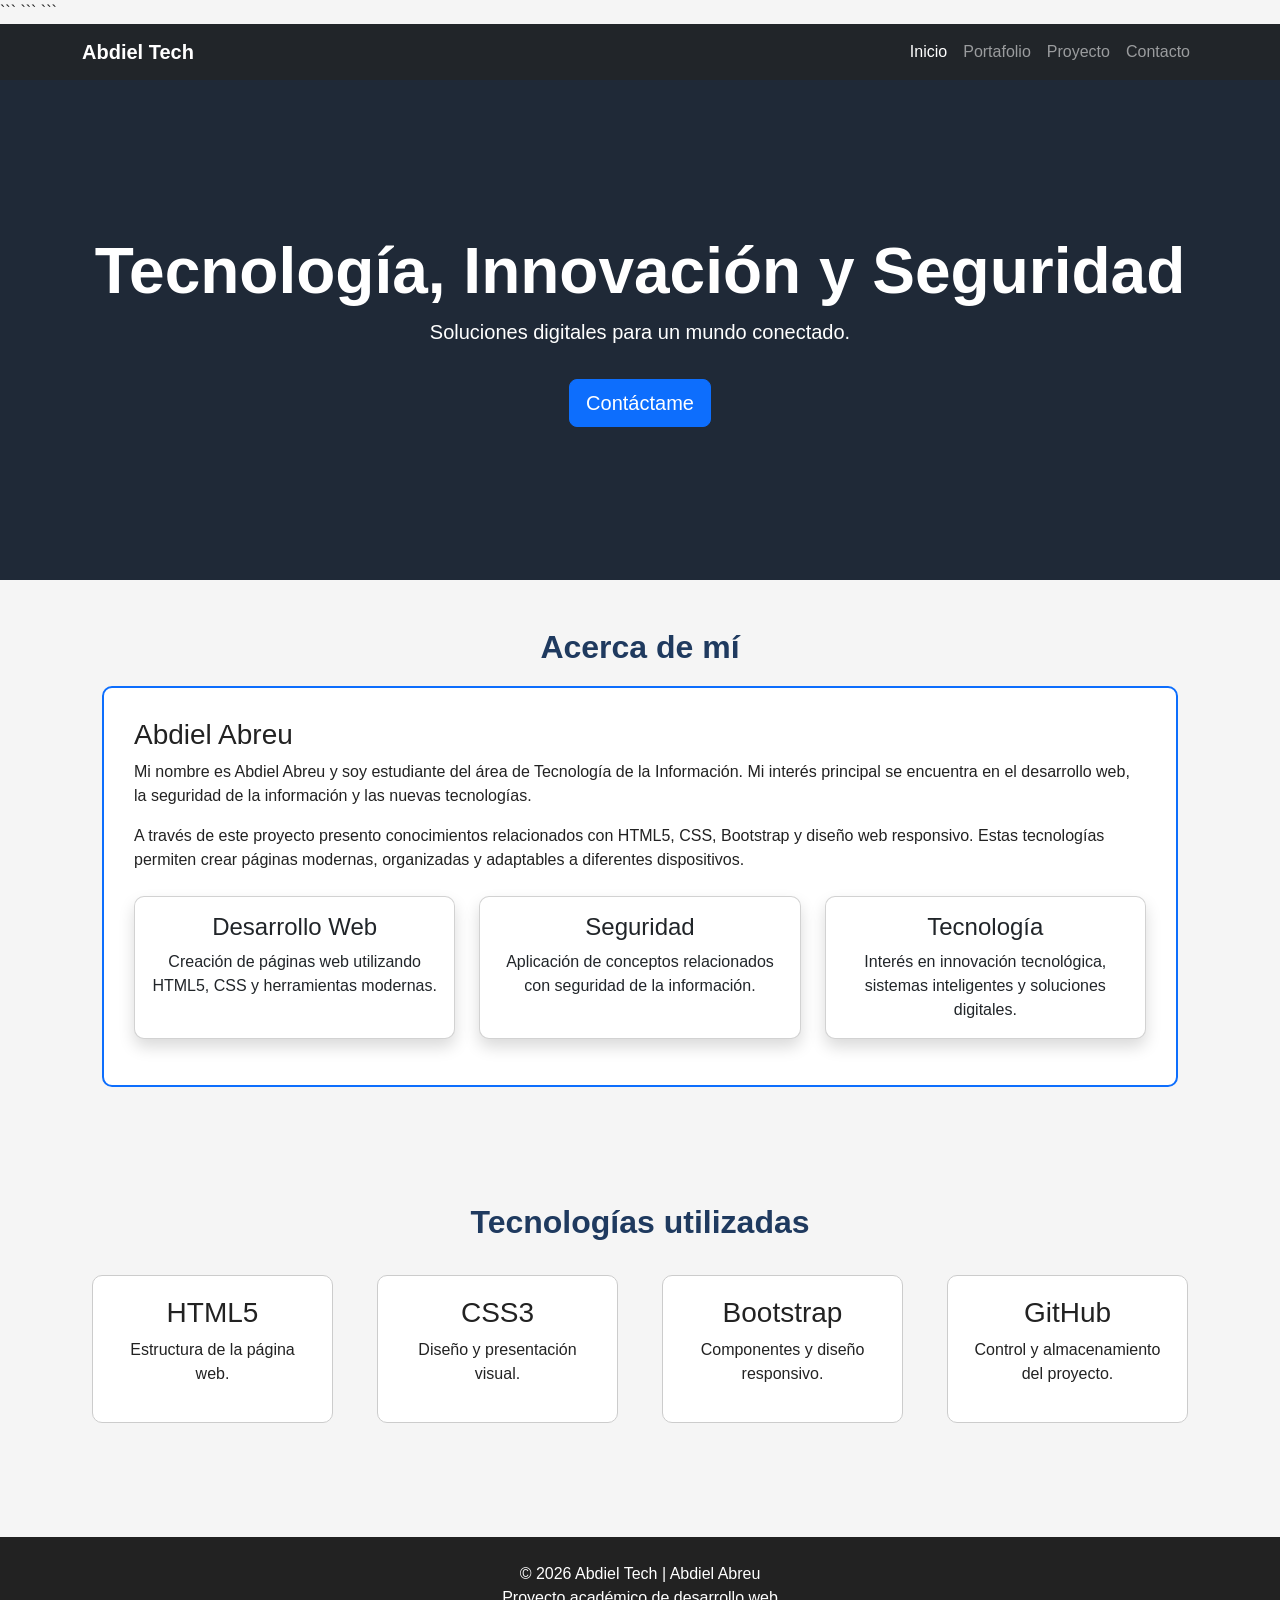
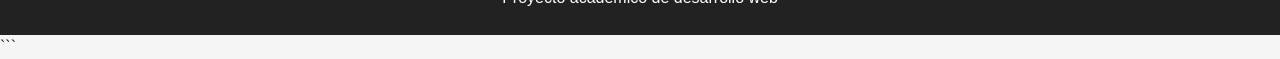
==== commit 80b8c39f: "Add files via upload" ====
--- a/index.html
+++ b/index.html
@@ -1,298 +1,255 @@
-```html
 <!DOCTYPE html>
+
 <html lang="es">
-
 <head>
     <meta charset="UTF-8">
-
-    <meta name="viewport"
-          content="width=device-width, initial-scale=1">
-
-    <meta name="description"
-          content="Portafolio ficticio de tecnología y seguridad informática">
-
-    <title>Abdiel Tech | Inicio</title>
-
-    <!-- Bootstrap CSS -->
-    <link
-        href="https://cdn.jsdelivr.net/npm/bootstrap@5.3.3/dist/css/bootstrap.min.css"
-        rel="stylesheet">
-
-    <!-- CSS personalizado -->
-    <link rel="stylesheet" href="estilos.css">
+    <meta name="viewport" content="width=device-width, initial-scale=1.0">
+
+```
+<title>Abdiel Tech | Inicio</title>
+
+<!-- Bootstrap CSS -->
+<link href="https://cdn.jsdelivr.net/npm/bootstrap@5.3.3/dist/css/bootstrap.min.css" rel="stylesheet">
+
+<!-- CSS personalizado -->
+<link rel="stylesheet" href="estilos.css">
+```
+
 </head>
 
 <body>
 
-    <!-- =========================
-         BARRA DE NAVEGACIÓN
-         ========================= -->
-
-    <nav class="navbar navbar-expand-lg navbar-dark bg-dark sticky-top">
-
-        <div class="container">
-
-            <a class="navbar-brand fw-bold" href="index.html">
-                Abdiel Tech
-            </a>
-
-            <button
-                class="navbar-toggler"
-                type="button"
-                data-bs-toggle="collapse"
-                data-bs-target="#menuPrincipal"
-                aria-controls="menuPrincipal"
-                aria-expanded="false"
-                aria-label="Mostrar navegación">
-
-                <span class="navbar-toggler-icon"></span>
-
-            </button>
-
-            <div class="collapse navbar-collapse"
-                 id="menuPrincipal">
-
-                <ul class="navbar-nav ms-auto">
-
-                    <li class="nav-item">
-                        <a class="nav-link active"
-                           href="index.html">
-                            Inicio
-                        </a>
-                    </li>
-
-                    <li class="nav-item">
-                        <a class="nav-link"
-                           href="portafolio.html">
-                            Portafolio
-                        </a>
-                    </li>
-
-                    <li class="nav-item">
-                        <a class="nav-link"
-                           href="proyecto.html">
-                            Proyecto
-                        </a>
-                    </li>
-
-                    <li class="nav-item">
-                        <a class="nav-link"
-                           href="contacto.html">
-                            Contacto
-                        </a>
-                    </li>
-
-                </ul>
-
-            </div>
+```
+<!-- Navegación -->
+<nav class="navbar navbar-expand-lg navbar-dark bg-dark sticky-top">
+    <div class="container">
+
+        <a class="navbar-brand fw-bold" href="index.html">
+            Abdiel Tech
+        </a>
+
+        <button
+            class="navbar-toggler"
+            type="button"
+            data-bs-toggle="collapse"
+            data-bs-target="#menuPrincipal"
+            aria-controls="menuPrincipal"
+            aria-expanded="false"
+            aria-label="Mostrar navegación">
+
+            <span class="navbar-toggler-icon"></span>
+        </button>
+
+        <div class="collapse navbar-collapse" id="menuPrincipal">
+
+            <ul class="navbar-nav ms-auto">
+
+                <li class="nav-item">
+                    <a class="nav-link active" href="index.html">
+                        Inicio
+                    </a>
+                </li>
+
+                <li class="nav-item">
+                    <a class="nav-link" href="portafolio.html">
+                        Portafolio
+                    </a>
+                </li>
+
+                <li class="nav-item">
+                    <a class="nav-link" href="proyecto.html">
+                        Proyecto
+                    </a>
+                </li>
+
+                <li class="nav-item">
+                    <a class="nav-link" href="contacto.html">
+                        Contacto
+                    </a>
+                </li>
+
+            </ul>
 
         </div>
-
-    </nav>
-
-
-    <!-- =========================
-         ENCABEZADO / HERO
-         ========================= -->
-
-    <header class="hero">
-
-        <div class="container text-center text-white">
-
-            <h1 class="display-3 fw-bold">
-                Tecnología, Innovación y Seguridad
-            </h1>
-
-            <p class="lead">
-                Soluciones digitales para un mundo conectado.
+    </div>
+</nav>
+
+
+<!-- Encabezado principal -->
+<header id="encabezado" class="hero">
+
+    <div class="container text-center text-white">
+
+        <h1 class="display-3 fw-bold">
+            Tecnología, Innovación y Seguridad
+        </h1>
+
+        <p class="lead">
+            Soluciones digitales para un mundo conectado.
+        </p>
+
+        <a href="contacto.html" class="btn btn-primary btn-lg mt-3">
+            Contáctame
+        </a>
+
+    </div>
+
+</header>
+
+
+<!-- Sección principal -->
+<main>
+
+    <!-- Acerca de mí -->
+    <section class="container py-5">
+
+        <h2 class="section-title text-center">
+            Acerca de mí
+        </h2>
+
+        <div class="about-box">
+
+            <h3>Abdiel Abreu</h3>
+
+            <p>
+                Mi nombre es Abdiel Abreu y soy estudiante del área de
+                Tecnología de la Información. Mi interés principal se
+                encuentra en el desarrollo web, la seguridad de la
+                información y las nuevas tecnologías.
             </p>
 
-            <a href="contacto.html"
-               class="btn btn-primary btn-lg mt-3">
-                Contáctame
-            </a>
+            <p>
+                A través de este proyecto presento conocimientos
+                relacionados con HTML5, CSS, Bootstrap y diseño web
+                responsivo. Estas tecnologías permiten crear páginas
+                modernas, organizadas y adaptables a diferentes
+                dispositivos.
+            </p>
+
+            <div class="row mt-4">
+
+                <div class="col-md-4 mb-3">
+                    <div class="card h-100 shadow">
+                        <div class="card-body text-center">
+
+                            <h4 class="card-title">
+                                Desarrollo Web
+                            </h4>
+
+                            <p class="card-text">
+                                Creación de páginas web utilizando
+                                HTML5, CSS y herramientas modernas.
+                            </p>
+
+                        </div>
+                    </div>
+                </div>
+
+
+                <div class="col-md-4 mb-3">
+                    <div class="card h-100 shadow">
+                        <div class="card-body text-center">
+
+                            <h4 class="card-title">
+                                Seguridad
+                            </h4>
+
+                            <p class="card-text">
+                                Aplicación de conceptos relacionados
+                                con seguridad de la información.
+                            </p>
+
+                        </div>
+                    </div>
+                </div>
+
+
+                <div class="col-md-4 mb-3">
+                    <div class="card h-100 shadow">
+                        <div class="card-body text-center">
+
+                            <h4 class="card-title">
+                                Tecnología
+                            </h4>
+
+                            <p class="card-text">
+                                Interés en innovación tecnológica,
+                                sistemas inteligentes y soluciones
+                                digitales.
+                            </p>
+
+                        </div>
+                    </div>
+                </div>
+
+            </div>
 
         </div>
 
-    </header>
-
-
-    <!-- =========================
-         ACERCA DE MÍ
-         ========================= -->
-
-    <section class="py-5">
-
-        <div class="container">
-
-            <div class="row align-items-center g-4">
-
-                <div class="col-lg-6">
-
-                    <h2 class="section-title">
-                        Acerca de mí
-                    </h2>
-
-                    <p>
-                        Mi nombre es Abdiel Abreu y este sitio representa
-                        un portafolio ficticio dedicado al desarrollo web,
-                        la tecnología y la seguridad informática.
-                    </p>
-
-                    <p>
-                        Mi objetivo es desarrollar soluciones digitales
-                        modernas, accesibles y seguras utilizando
-                        herramientas de programación y tecnologías web.
-                    </p>
-
-                    <a href="portafolio.html"
-                       class="btn btn-outline-primary">
-                        Ver mi portafolio
-                    </a>
-
-                </div>
-
-
-                <div class="col-lg-6">
-
-                    <div class="about-box">
-
-                        <h3>Áreas de interés</h3>
-
-                        <ul>
-
-                            <li>Desarrollo web</li>
-
-                            <li>Seguridad informática</li>
-
-                            <li>HTML y CSS</li>
-
-                            <li>Bootstrap</li>
-
-                            <li>Tecnologías emergentes</li>
-
-                        </ul>
-
-                    </div>
-
-                </div>
-
+    </section>
+
+
+    <!-- Tecnologías -->
+    <section class="container py-5">
+
+        <h2 class="section-title text-center">
+            Tecnologías utilizadas
+        </h2>
+
+        <div class="row text-center mt-4">
+
+            <div class="col-6 col-md-3 mb-3">
+                <div class="technology-box">
+                    <h3>HTML5</h3>
+                    <p>Estructura de la página web.</p>
+                </div>
+            </div>
+
+            <div class="col-6 col-md-3 mb-3">
+                <div class="technology-box">
+                    <h3>CSS3</h3>
+                    <p>Diseño y presentación visual.</p>
+                </div>
+            </div>
+
+            <div class="col-6 col-md-3 mb-3">
+                <div class="technology-box">
+                    <h3>Bootstrap</h3>
+                    <p>Componentes y diseño responsivo.</p>
+                </div>
+            </div>
+
+            <div class="col-6 col-md-3 mb-3">
+                <div class="technology-box">
+                    <h3>GitHub</h3>
+                    <p>Control y almacenamiento del proyecto.</p>
+                </div>
             </div>
 
         </div>
 
     </section>
 
-
-    <!-- =========================
-         ÁREAS DE TRABAJO
-         ========================= -->
-
-    <section class="py-5 bg-light">
-
-        <div class="container">
-
-            <h2 class="text-center section-title mb-5">
-                Áreas de trabajo
-            </h2>
-
-            <div class="row g-4">
-
-                <div class="col-md-4">
-
-                    <div class="card h-100 shadow-sm">
-
-                        <div class="card-body text-center">
-
-                            <h3 class="card-title">
-                                Desarrollo Web
-                            </h3>
-
-                            <p class="card-text">
-                                Creación de sitios web modernos,
-                                organizados y responsivos.
-                            </p>
-
-                        </div>
-
-                    </div>
-
-                </div>
-
-
-                <div class="col-md-4">
-
-                    <div class="card h-100 shadow-sm">
-
-                        <div class="card-body text-center">
-
-                            <h3 class="card-title">
-                                Ciberseguridad
-                            </h3>
-
-                            <p class="card-text">
-                                Protección de sistemas, información
-                                y recursos digitales.
-                            </p>
-
-                        </div>
-
-                    </div>
-
-                </div>
-
-
-                <div class="col-md-4">
-
-                    <div class="card h-100 shadow-sm">
-
-                        <div class="card-body text-center">
-
-                            <h3 class="card-title">
-                                Innovación
-                            </h3>
-
-                            <p class="card-text">
-                                Exploración de nuevas tecnologías
-                                para resolver problemas.
-                            </p>
-
-                        </div>
-
-                    </div>
-
-                </div>
-
-            </div>
-
-        </div>
-
-    </section>
-
-
-    <!-- =========================
-         FOOTER
-         ========================= -->
-
-    <footer class="footer">
-
-        <div class="container text-center">
-
-            <p class="mb-0">
-                &copy; 2026 Abdiel Abreu | Abdiel Tech
-            </p>
-
-        </div>
-
-    </footer>
-
-
-    <!-- Bootstrap JavaScript -->
-    <script
-        src="https://cdn.jsdelivr.net/npm/bootstrap@5.3.3/dist/js/bootstrap.bundle.min.js">
-    </script>
+</main>
+
+
+<!-- Pie de página -->
+<footer class="footer text-center">
+
+    <p class="mb-0">
+        © 2026 Abdiel Tech | Abdiel Abreu
+    </p>
+
+    <p class="mb-0">
+        Proyecto académico de desarrollo web
+    </p>
+
+</footer>
+
+
+<!-- Bootstrap JavaScript -->
+<script src="https://cdn.jsdelivr.net/npm/bootstrap@5.3.3/dist/js/bootstrap.bundle.min.js"></script>
+```
 
 </body>
-
 </html>
-```
--- a/estilos.css
+++ b/estilos.css
@@ -1,192 +1,161 @@
-css
-/* ======================================
-   ESTILOS GENERALES
-   ====================================== */
+/* Estilos generales */
+
+* {
+  box-sizing: border-box;
+  }
 
 body {
-    font-family: Arial, Helvetica, sans-serif;
-    background-color: #f5f7fa;
-    color: #212529;
+font-family: Arial, sans-serif;
+margin: 0;
+padding: 0;
+background-color: #f5f5f5;
+color: #222222;
+}
+
+h1 {
+font-weight: bold;
+}
+
+h2 {
+font-weight: bold;
+}
+
+p {
+line-height: 1.5;
+}
+
+/* Selector ID */
+
+#encabezado {
+padding: 40px 20px;
+}
+
+/* Seccion principal */
+
+.hero {
+min-height: 500px;
+display: flex;
+align-items: center;
+justify-content: center;
+background-color: #1f2937;
+padding: 60px 20px;
+}
+
+/* Selector de clase */
+
+.section-title {
+color: #1f3a5f;
+font-weight: bold;
+margin-bottom: 20px;
+}
+
+/* Modelo de caja */
+
+.about-box {
+background-color: white;
+margin: 20px;
+padding: 30px;
+border: 2px solid #0d6efd;
+border-radius: 10px;
+}
+
+/* Tarjetas */
+
+.card {
+border-radius: 10px;
+}
+
+/* Cajas de tecnologia */
+
+.technology-box {
+background-color: white;
+margin: 10px;
+padding: 20px;
+border: 1px solid #cccccc;
+border-radius: 10px;
+}
+
+/* Detalle del proyecto */
+
+.project-detail {
+background-color: white;
+margin-bottom: 30px;
+padding: 30px;
+border: 1px solid #cccccc;
+border-radius: 10px;
+}
+
+.project-detail h1 {
+color: #1f3a5f;
+}
+
+.project-detail h2 {
+color: #0d6efd;
+margin-top: 25px;
+}
+
+/* Formulario */
+
+.contact-box {
+background-color: white;
+padding: 30px;
+border: 1px solid #cccccc;
+border-radius: 10px;
+}
+
+/* Pie de pagina */
+
+.footer {
+background-color: #222222;
+color: white;
+padding: 25px;
+margin-top: 40px;
+}
+
+/* Diseño responsivo */
+
+@media screen and (max-width: 768px) {
+
+
+.hero {
+    min-height: 400px;
+    padding: 40px 15px;
+}
+
+.about-box {
+    margin: 10px;
+    padding: 20px;
+}
+
+.project-detail {
+    padding: 20px;
+}
+
+.contact-box {
+    padding: 20px;
 }
 
 
-/* ======================================
-   HERO
-   ====================================== */
-
-.hero {
-    min-height: 550px;
-
-    display: flex;
-    align-items: center;
-    justify-content: center;
-
-    background-image:
-        linear-gradient(
-            rgba(0, 0, 0, 0.65),
-            rgba(0, 0, 0, 0.65)
-        ),
-        url("https://images.unsplash.com/photo-1518770660439-4636190af475?auto=format&fit=crop&w=1600&q=80");
-
-    background-size: cover;
-    background-position: center;
-
-    padding: 80px 20px;
 }
 
+/* Telefonos */
 
-/* ======================================
-   TÍTULOS
-   ====================================== */
-
-.section-title {
-    font-weight: 700;
-    color: #172554;
-}
-
-
-/* ======================================
-   ABOUT
-   ====================================== */
-
-.about-box {
-    background-color: white;
-
-    padding: 30px;
-
-    border-radius: 15px;
-
-    border-left: 5px solid #0d6efd;
-
-    box-shadow:
-        0 5px 20px rgba(0, 0, 0, 0.08);
-}
-
-.about-box h3 {
-    color: #172554;
-}
-
-
-/* ======================================
-   TARJETAS
-   ====================================== */
-
-.card {
-    border: none;
-
-    border-radius: 15px;
-
-    transition:
-        transform 0.3s ease,
-        box-shadow 0.3s ease;
-}
-
-.card:hover {
-    transform: translateY(-5px);
-
-    box-shadow:
-        0 10px 25px rgba(0, 0, 0, 0.15) !important;
-}
-
-
-/* ======================================
-   DETALLE DEL PROYECTO
-   ====================================== */
-
-.project-detail {
-    background-color: white;
-
-    padding: 40px;
-
-    border-radius: 15px;
-}
-
-.project-detail h1 {
-    color: #172554;
-
-    margin-bottom: 20px;
-}
-
-.project-detail h2 {
-    color: #0d6efd;
-}
-
-
-/* ======================================
-   CONTACTO
-   ====================================== */
-
-.contact-box {
-    background-color: white;
-
-    padding: 30px;
-
-    border-radius: 15px;
-}
-
-.contact-box h2 {
-    color: #172554;
-}
-
-
-/* ======================================
-   FOOTER
-   ====================================== */
-
-.footer {
-    background-color: #212529;
-
-    color: white;
-
-    padding: 25px;
-
-    margin-top: 50px;
-}
-
-
-/* ======================================
-   RESPONSIVIDAD
-   ====================================== */
-
-@media (max-width: 768px) {
+@media screen and (max-width: 576px) {
 
     .hero {
-        min-height: 450px;
-
-        padding: 60px 20px;
+        min-height: 350px;
     }
 
     .hero h1 {
-        font-size: 2.2rem;
-    }
-
-    .project-detail {
-        padding: 25px;
-    }
-
-    .contact-box {
-        padding: 25px;
-    }
-
-}
-
-
-@media (max-width: 576px) {
-
-    .hero {
-        min-height: 400px;
-    }
-
-    .hero h1 {
-        font-size: 1.8rem;
+        font-size: 30px;
     }
 
     .hero p {
-        font-size: 1rem;
+        font-size: 16px;
     }
 
     .section-title {
-        font-size: 1.8rem;
+        font-size: 28px;
     }
 
 }
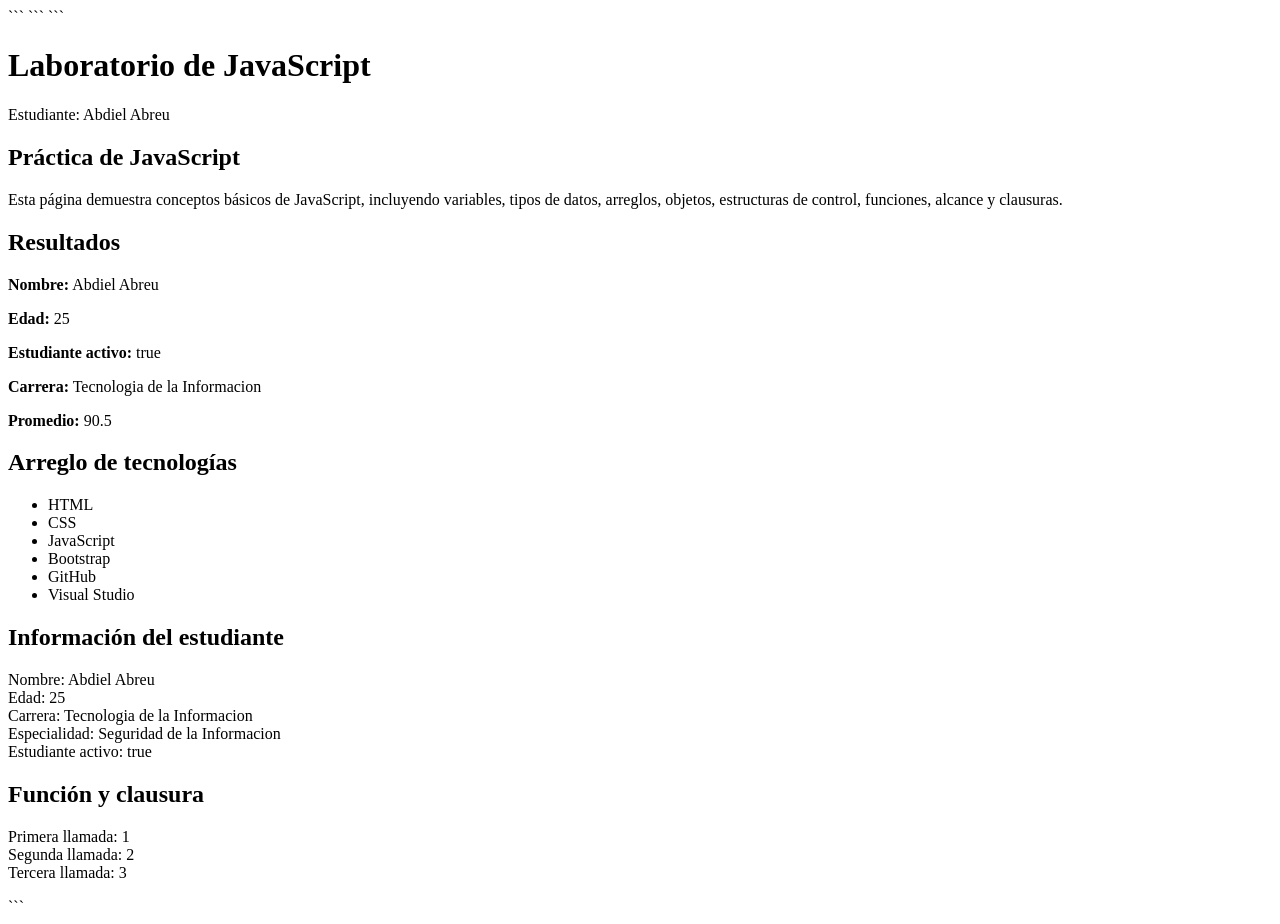
==== commit 6aae7ad2: "Add files via upload" ====
--- a/index.html
+++ b/index.html
@@ -1,18 +1,15 @@
 <!DOCTYPE html>
 
 <html lang="es">
+
 <head>
-    <meta charset="UTF-8">
-    <meta name="viewport" content="width=device-width, initial-scale=1.0">
 
 ```
-<title>Abdiel Tech | Inicio</title>
+<meta charset="UTF-8">
 
-<!-- Bootstrap CSS -->
-<link href="https://cdn.jsdelivr.net/npm/bootstrap@5.3.3/dist/css/bootstrap.min.css" rel="stylesheet">
+<meta name="viewport" content="width=device-width, initial-scale=1.0">
 
-<!-- CSS personalizado -->
-<link rel="stylesheet" href="estilos.css">
+<title>Laboratorio JavaScript - Abdiel Abreu</title>
 ```
 
 </head>
@@ -20,236 +17,73 @@
 <body>
 
 ```
-<!-- Navegación -->
-<nav class="navbar navbar-expand-lg navbar-dark bg-dark sticky-top">
-    <div class="container">
+<header>
 
-        <a class="navbar-brand fw-bold" href="index.html">
-            Abdiel Tech
-        </a>
+    <h1>Laboratorio de JavaScript</h1>
 
-        <button
-            class="navbar-toggler"
-            type="button"
-            data-bs-toggle="collapse"
-            data-bs-target="#menuPrincipal"
-            aria-controls="menuPrincipal"
-            aria-expanded="false"
-            aria-label="Mostrar navegación">
-
-            <span class="navbar-toggler-icon"></span>
-        </button>
-
-        <div class="collapse navbar-collapse" id="menuPrincipal">
-
-            <ul class="navbar-nav ms-auto">
-
-                <li class="nav-item">
-                    <a class="nav-link active" href="index.html">
-                        Inicio
-                    </a>
-                </li>
-
-                <li class="nav-item">
-                    <a class="nav-link" href="portafolio.html">
-                        Portafolio
-                    </a>
-                </li>
-
-                <li class="nav-item">
-                    <a class="nav-link" href="proyecto.html">
-                        Proyecto
-                    </a>
-                </li>
-
-                <li class="nav-item">
-                    <a class="nav-link" href="contacto.html">
-                        Contacto
-                    </a>
-                </li>
-
-            </ul>
-
-        </div>
-    </div>
-</nav>
-
-
-<!-- Encabezado principal -->
-<header id="encabezado" class="hero">
-
-    <div class="container text-center text-white">
-
-        <h1 class="display-3 fw-bold">
-            Tecnología, Innovación y Seguridad
-        </h1>
-
-        <p class="lead">
-            Soluciones digitales para un mundo conectado.
-        </p>
-
-        <a href="contacto.html" class="btn btn-primary btn-lg mt-3">
-            Contáctame
-        </a>
-
-    </div>
+    <p>Estudiante: Abdiel Abreu</p>
 
 </header>
 
 
-<!-- Sección principal -->
 <main>
 
-    <!-- Acerca de mí -->
-    <section class="container py-5">
+    <section>
 
-        <h2 class="section-title text-center">
-            Acerca de mí
-        </h2>
+        <h2>Práctica de JavaScript</h2>
 
-        <div class="about-box">
-
-            <h3>Abdiel Abreu</h3>
-
-            <p>
-                Mi nombre es Abdiel Abreu y soy estudiante del área de
-                Tecnología de la Información. Mi interés principal se
-                encuentra en el desarrollo web, la seguridad de la
-                información y las nuevas tecnologías.
-            </p>
-
-            <p>
-                A través de este proyecto presento conocimientos
-                relacionados con HTML5, CSS, Bootstrap y diseño web
-                responsivo. Estas tecnologías permiten crear páginas
-                modernas, organizadas y adaptables a diferentes
-                dispositivos.
-            </p>
-
-            <div class="row mt-4">
-
-                <div class="col-md-4 mb-3">
-                    <div class="card h-100 shadow">
-                        <div class="card-body text-center">
-
-                            <h4 class="card-title">
-                                Desarrollo Web
-                            </h4>
-
-                            <p class="card-text">
-                                Creación de páginas web utilizando
-                                HTML5, CSS y herramientas modernas.
-                            </p>
-
-                        </div>
-                    </div>
-                </div>
-
-
-                <div class="col-md-4 mb-3">
-                    <div class="card h-100 shadow">
-                        <div class="card-body text-center">
-
-                            <h4 class="card-title">
-                                Seguridad
-                            </h4>
-
-                            <p class="card-text">
-                                Aplicación de conceptos relacionados
-                                con seguridad de la información.
-                            </p>
-
-                        </div>
-                    </div>
-                </div>
-
-
-                <div class="col-md-4 mb-3">
-                    <div class="card h-100 shadow">
-                        <div class="card-body text-center">
-
-                            <h4 class="card-title">
-                                Tecnología
-                            </h4>
-
-                            <p class="card-text">
-                                Interés en innovación tecnológica,
-                                sistemas inteligentes y soluciones
-                                digitales.
-                            </p>
-
-                        </div>
-                    </div>
-                </div>
-
-            </div>
-
-        </div>
+        <p>
+            Esta página demuestra conceptos básicos de JavaScript,
+            incluyendo variables, tipos de datos, arreglos, objetos,
+            estructuras de control, funciones, alcance y clausuras.
+        </p>
 
     </section>
 
 
-    <!-- Tecnologías -->
-    <section class="container py-5">
+    <section>
 
-        <h2 class="section-title text-center">
-            Tecnologías utilizadas
-        </h2>
+        <h2>Resultados</h2>
 
-        <div class="row text-center mt-4">
+        <div id="resultado"></div>
 
-            <div class="col-6 col-md-3 mb-3">
-                <div class="technology-box">
-                    <h3>HTML5</h3>
-                    <p>Estructura de la página web.</p>
-                </div>
-            </div>
+    </section>
 
-            <div class="col-6 col-md-3 mb-3">
-                <div class="technology-box">
-                    <h3>CSS3</h3>
-                    <p>Diseño y presentación visual.</p>
-                </div>
-            </div>
 
-            <div class="col-6 col-md-3 mb-3">
-                <div class="technology-box">
-                    <h3>Bootstrap</h3>
-                    <p>Componentes y diseño responsivo.</p>
-                </div>
-            </div>
+    <section>
 
-            <div class="col-6 col-md-3 mb-3">
-                <div class="technology-box">
-                    <h3>GitHub</h3>
-                    <p>Control y almacenamiento del proyecto.</p>
-                </div>
-            </div>
+        <h2>Arreglo de tecnologías</h2>
 
-        </div>
+        <ul id="listaTecnologias"></ul>
+
+    </section>
+
+
+    <section>
+
+        <h2>Información del estudiante</h2>
+
+        <p id="informacionEstudiante"></p>
+
+    </section>
+
+
+    <section>
+
+        <h2>Función y clausura</h2>
+
+        <p id="resultadoClausura"></p>
 
     </section>
 
 </main>
 
 
-<!-- Pie de página -->
-<footer class="footer text-center">
+<!-- JavaScript externo -->
 
-    <p class="mb-0">
-        © 2026 Abdiel Tech | Abdiel Abreu
-    </p>
-
-    <p class="mb-0">
-        Proyecto académico de desarrollo web
-    </p>
-
-</footer>
-
-
-<!-- Bootstrap JavaScript -->
-<script src="https://cdn.jsdelivr.net/npm/bootstrap@5.3.3/dist/js/bootstrap.bundle.min.js"></script>
+<script src="script.js"></script>
 ```
 
 </body>
+
 </html>
